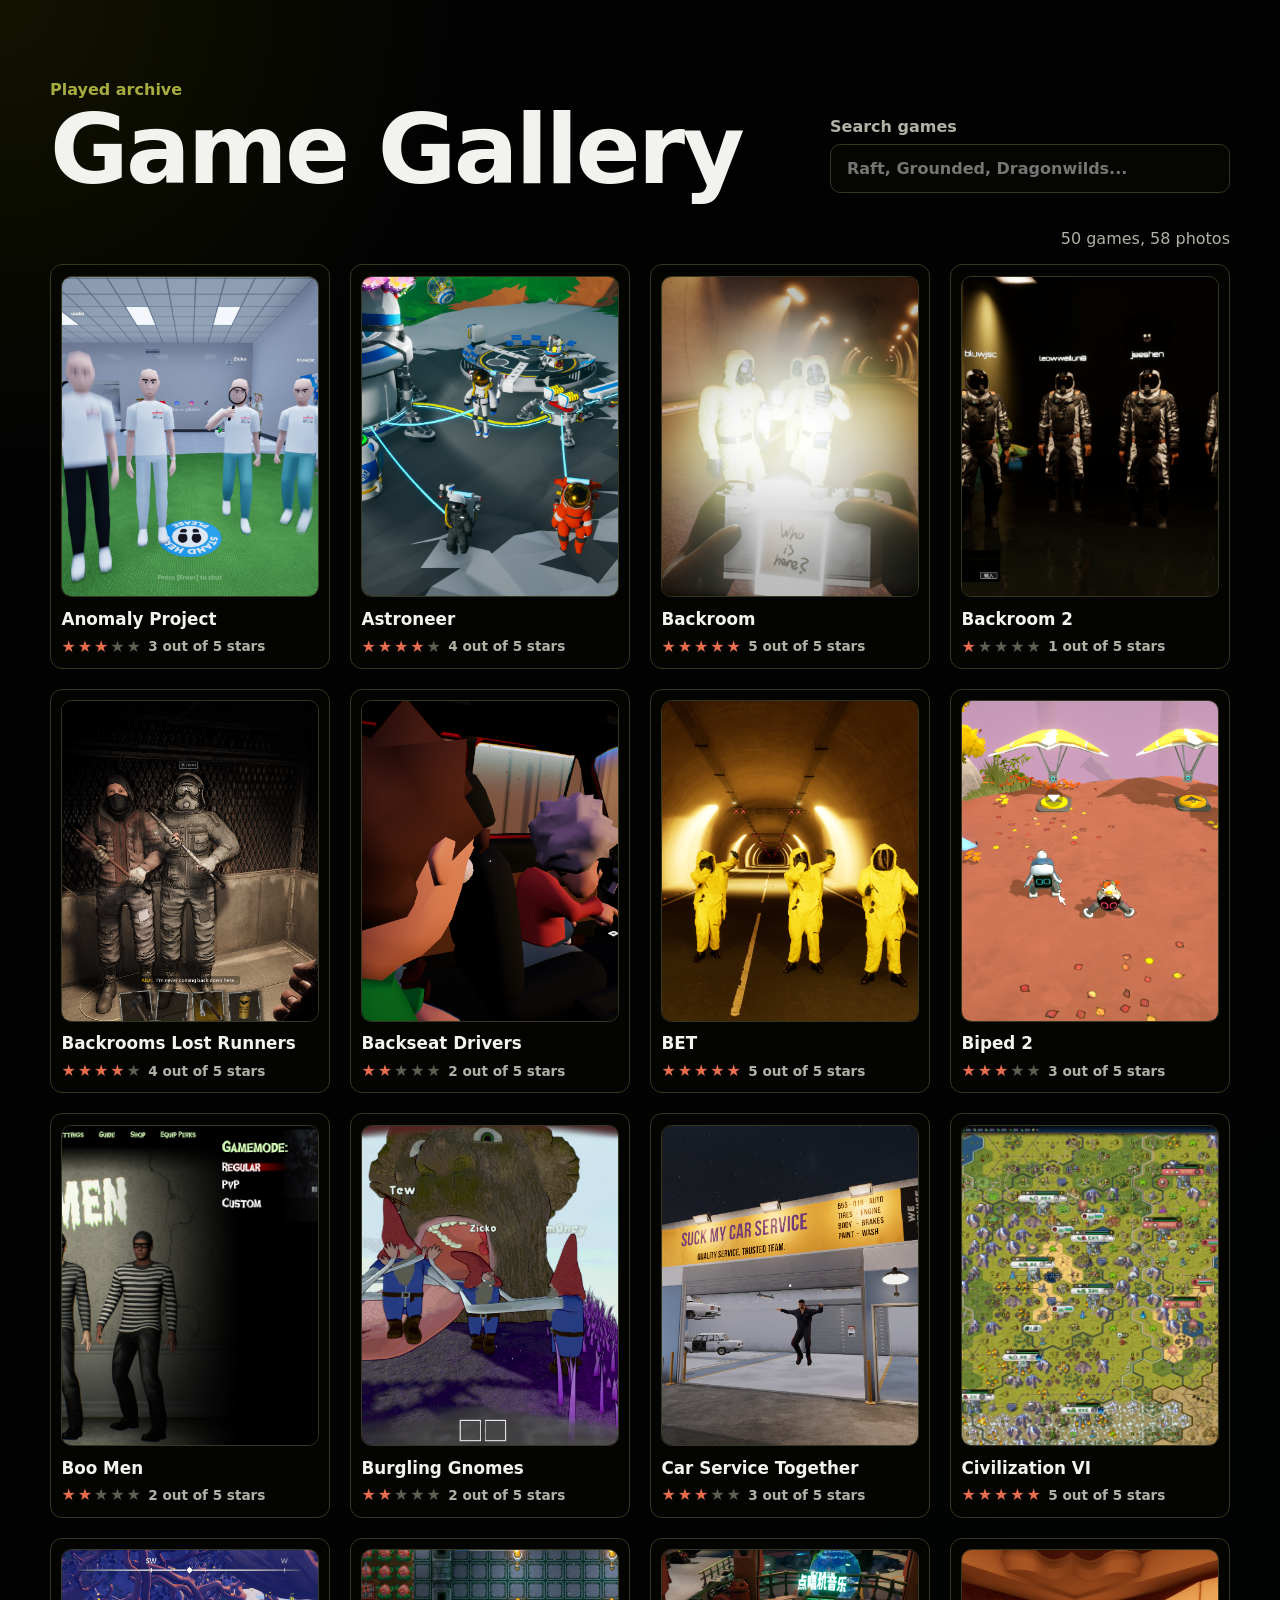
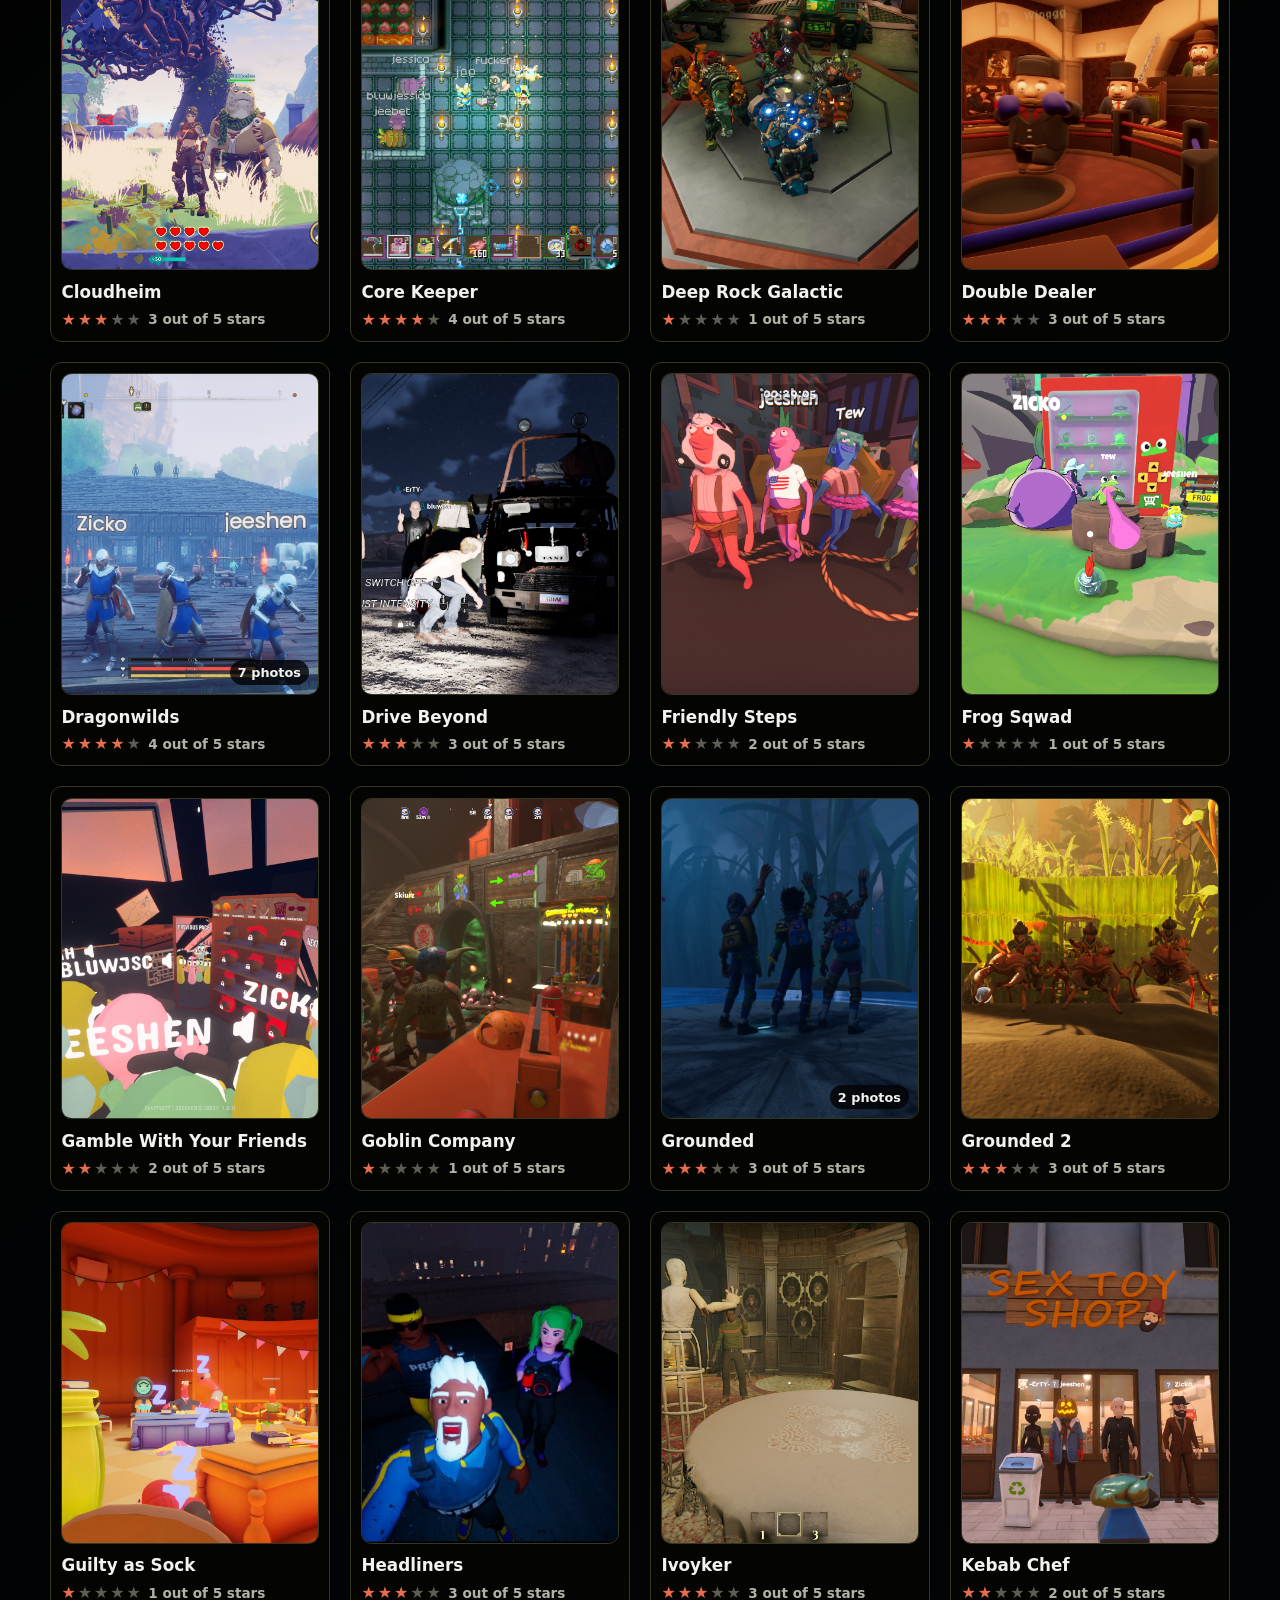
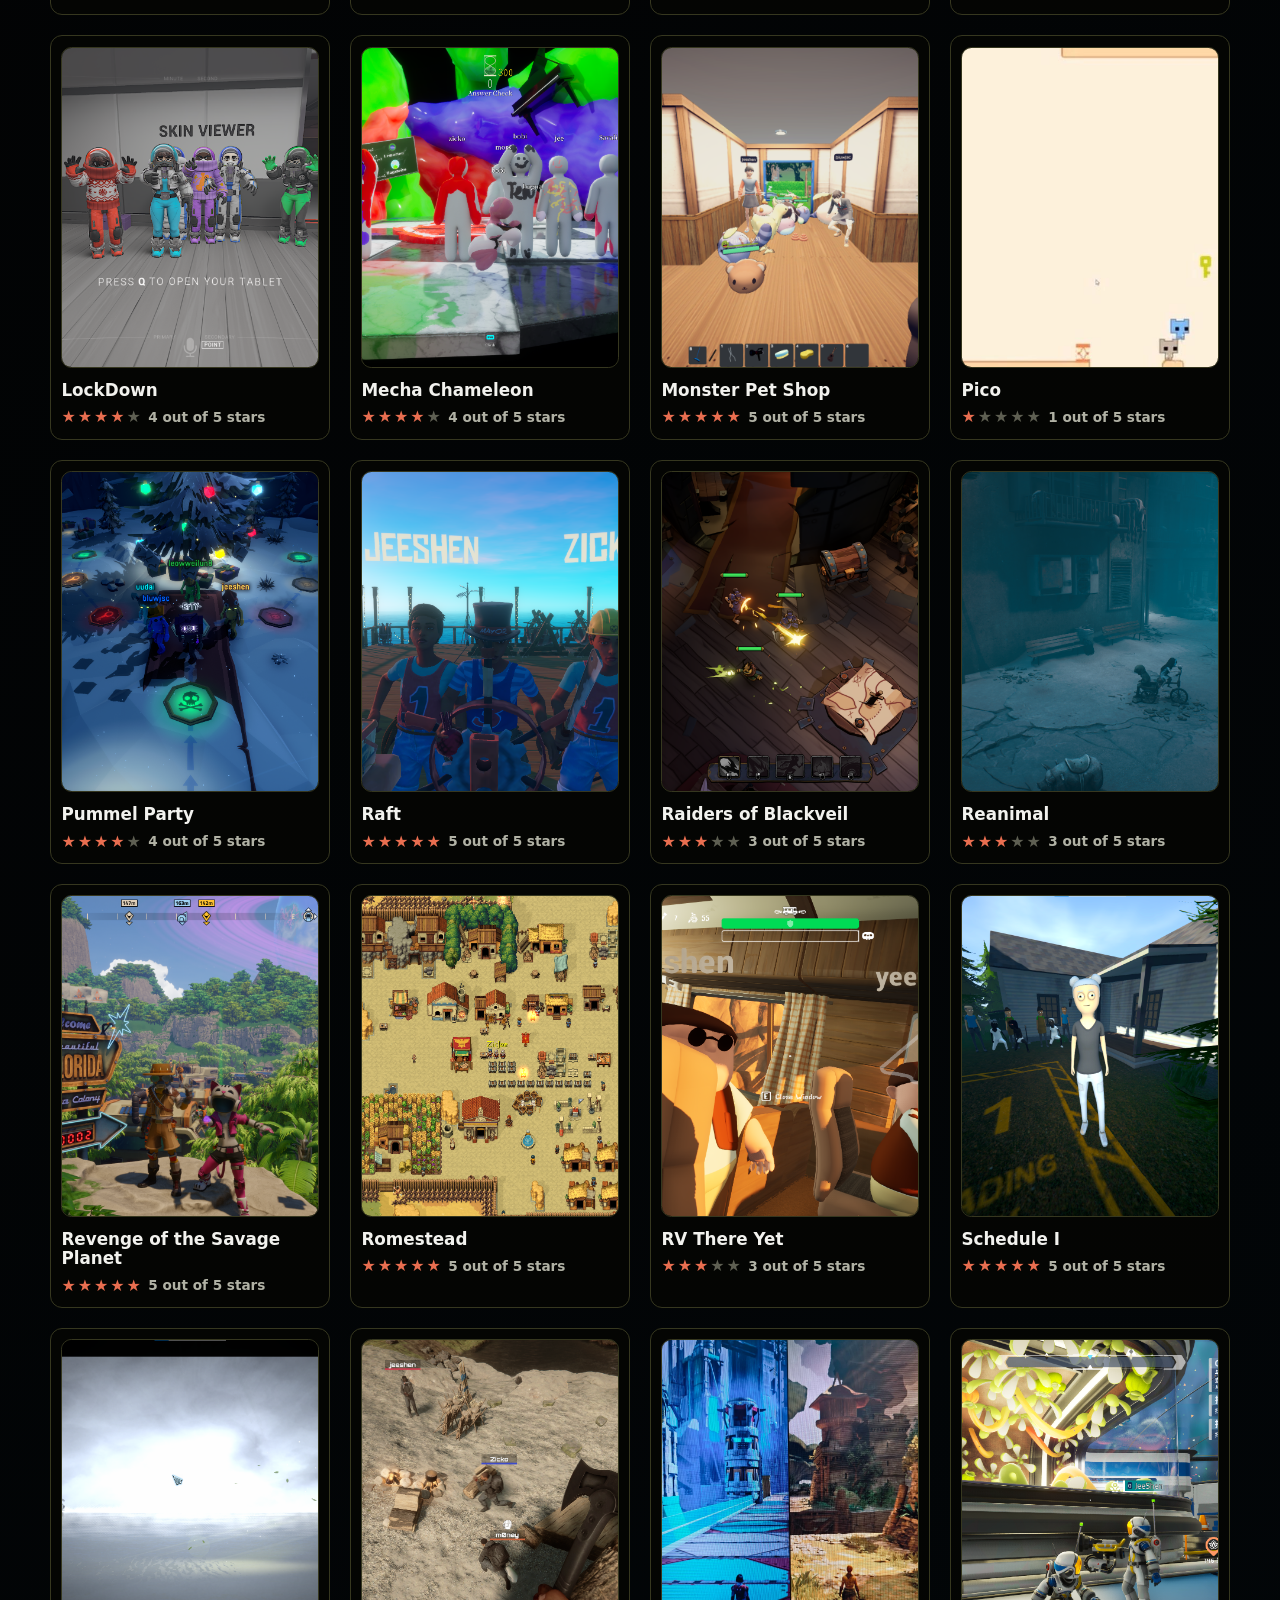
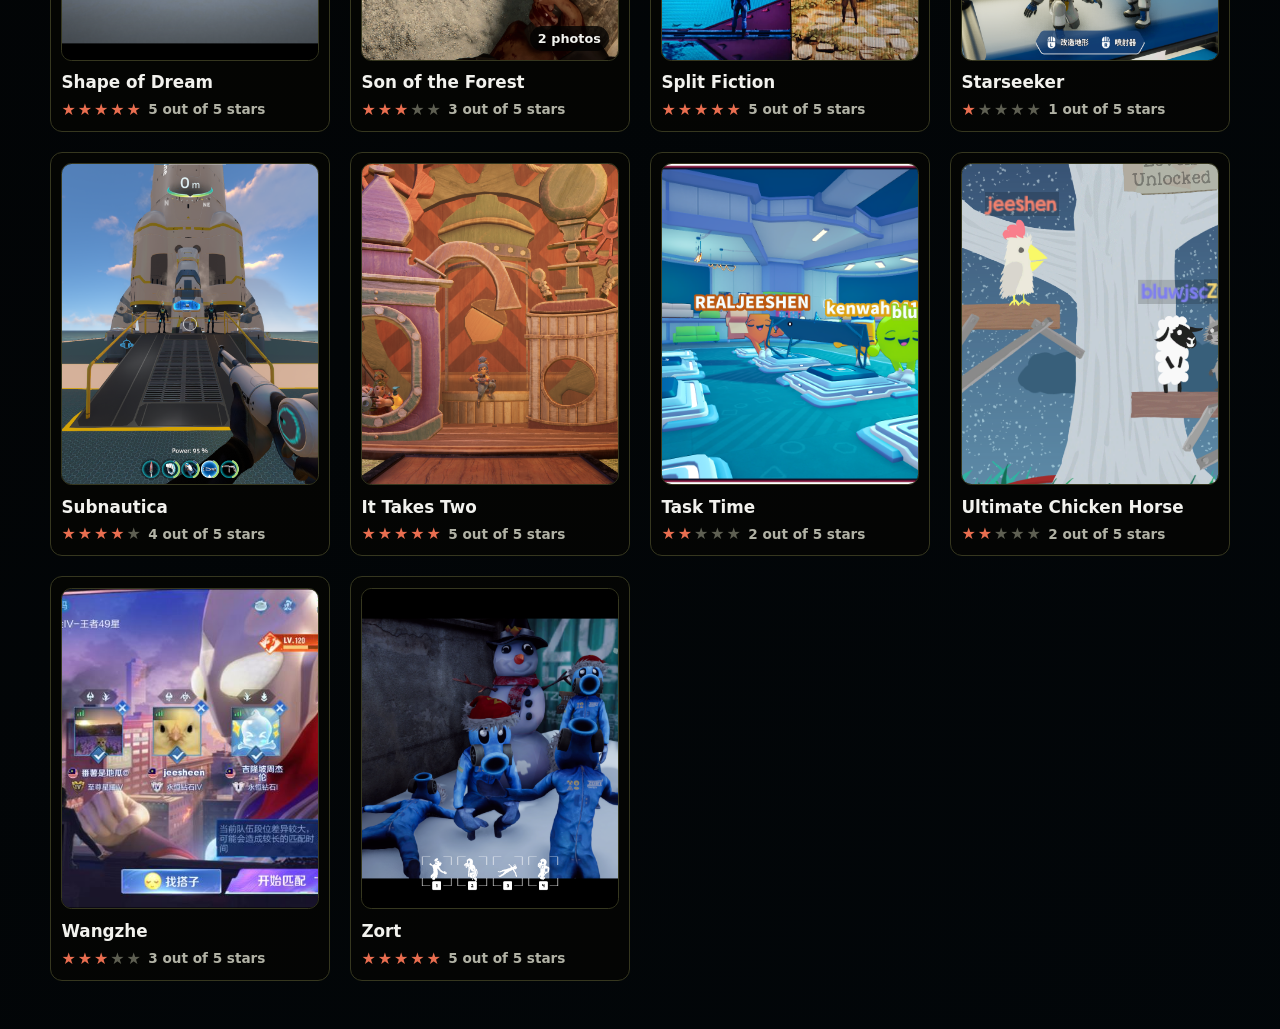
==== index.html @ d9bc82d3 "initial push" ====
<!doctype html>
<html lang="en">
  <head>
    <meta charset="utf-8">
    <meta name="viewport" content="width=device-width, initial-scale=1">
    <title>Game Gallery</title>
    <link rel="stylesheet" href="styles.css">
    <script src="game-data.js" defer></script>
    <script src="script.js" defer></script>
  </head>
  <body>
    <header class="site-header">
      <div>
        <p class="kicker">Played archive</p>
        <h1>Game Gallery</h1>
      </div>
      <label class="search-box">
        <span>Search games</span>
        <input id="search" type="search" autocomplete="off" placeholder="Raft, Grounded, Dragonwilds...">
      </label>
    </header>

    <main>
      <section class="toolbar" aria-live="polite">
        <p id="gallery-count">Loading games...</p>
      </section>
      <section id="gallery" class="gallery" aria-label="Game photo gallery"></section>
      <p id="empty-state" class="empty-state" hidden>No games match that search.</p>
    </main>

    <dialog id="lightbox" class="lightbox" aria-labelledby="lightbox-title">
      <button class="icon-button close-button" type="button" data-close aria-label="Close image viewer">x</button>
      <figure>
        <div class="image-stage">
          <img id="lightbox-image" src="" alt="">
          <button class="icon-button nav-button prev-button" type="button" data-prev aria-label="Previous image">&lt;</button>
          <button class="icon-button nav-button next-button" type="button" data-next aria-label="Next image">&gt;</button>
        </div>
        <figcaption>
          <div>
            <h2 id="lightbox-title"></h2>
            <div id="lightbox-rating"></div>
          </div>
          <p id="lightbox-comment"></p>
        </figcaption>
      </figure>
    </dialog>
  </body>
</html>
---- styles.css ----
:root {
  color-scheme: dark;
  --bg: oklch(0.09 0 0);
  --surface: oklch(0.16 0.018 110);
  --surface-strong: oklch(0.21 0.026 110);
  --ink: oklch(0.96 0.006 110);
  --muted: oklch(0.76 0.018 110);
  --primary: oklch(0.72 0.13 112);
  --accent: oklch(0.68 0.16 35);
  --focus: oklch(0.83 0.14 112);
  --border: oklch(0.33 0.04 110);
  font-family: "Trebuchet MS", "Segoe UI", system-ui, sans-serif;
}

* {
  box-sizing: border-box;
}

body {
  min-height: 100vh;
  margin: 0;
  background:
    radial-gradient(circle at top left, oklch(0.24 0.06 112 / 0.55), transparent 30rem),
    linear-gradient(135deg, oklch(0.08 0 0), oklch(0.12 0.014 230));
  color: var(--ink);
}

button,
input {
  font: inherit;
}

button {
  color: inherit;
}

.site-header {
  display: flex;
  align-items: end;
  justify-content: space-between;
  gap: clamp(1.25rem, 4vw, 4rem);
  width: min(1180px, calc(100% - 2rem));
  margin: 0 auto;
  padding: clamp(2rem, 7vw, 5rem) 0 1.25rem;
}

.kicker {
  margin: 0 0 0.5rem;
  color: var(--primary);
  font-weight: 800;
}

h1 {
  max-width: 11ch;
  margin: 0;
  font-size: clamp(3rem, 9vw, 6rem);
  line-height: 0.9;
  letter-spacing: -0.03em;
  text-wrap: balance;
}

.search-box {
  display: grid;
  gap: 0.45rem;
  width: min(100%, 25rem);
  color: var(--muted);
  font-weight: 700;
}

.search-box input {
  width: 100%;
  border: 1px solid var(--border);
  border-radius: 0.65rem;
  padding: 0.9rem 1rem;
  background: oklch(0.12 0.01 110 / 0.9);
  color: var(--ink);
  outline: none;
}

.search-box input:focus-visible,
.cover-button:focus-visible,
.icon-button:focus-visible {
  outline: 3px solid var(--focus);
  outline-offset: 3px;
}

main {
  width: min(1180px, calc(100% - 2rem));
  margin: 0 auto;
  padding-bottom: 3rem;
}

.toolbar {
  display: flex;
  justify-content: flex-end;
  min-height: 2rem;
  color: var(--muted);
}

.gallery {
  display: grid;
  grid-template-columns: repeat(auto-fit, minmax(230px, 1fr));
  gap: clamp(0.85rem, 2vw, 1.25rem);
}

.game-card {
  display: grid;
  align-content: start;
  gap: 0.8rem;
  min-width: 0;
  border: 1px solid var(--border);
  border-radius: 0.75rem;
  padding: 0.65rem;
  background: oklch(0.12 0.012 110 / 0.8);
  text-align: left;
}

.cover-button {
  min-width: 0;
  border: 0;
  border-radius: 0.65rem;
  padding: 0;
  background: transparent;
  cursor: pointer;
}

.poster-wrap {
  position: relative;
  display: block;
  overflow: hidden;
  aspect-ratio: 4 / 5;
  border: 1px solid var(--border);
  border-radius: 0.65rem;
  background: var(--surface);
}

.poster-wrap img {
  width: 100%;
  height: 100%;
  object-fit: cover;
  transition: transform 180ms ease, filter 180ms ease;
}

.photo-count {
  position: absolute;
  right: 0.55rem;
  bottom: 0.55rem;
  border-radius: 999px;
  padding: 0.3rem 0.5rem;
  background: oklch(0.08 0 0 / 0.78);
  color: var(--ink);
  font-size: 0.8rem;
  font-weight: 800;
}

.cover-button:hover img {
  transform: scale(1.035);
  filter: saturate(1.12);
}

.game-meta {
  display: grid;
  gap: 0.35rem;
}

.game-title {
  margin: 0;
  overflow-wrap: anywhere;
  font-size: 1.05rem;
  font-weight: 900;
  line-height: 1.15;
}

.stars {
  display: flex;
  align-items: center;
  gap: 0.12rem;
  min-height: 1.4rem;
  color: oklch(0.48 0.02 110);
}

.star.is-filled {
  color: var(--accent);
}

.rating-label {
  margin-left: 0.35rem;
  color: var(--muted);
  font-size: 0.85rem;
  font-weight: 700;
}

.empty-state {
  margin: 3rem 0;
  color: var(--muted);
  text-align: center;
}

.lightbox {
  position: relative;
  width: min(980px, calc(100% - 1rem));
  max-height: calc(100% - 1rem);
  border: 1px solid var(--border);
  border-radius: 0.9rem;
  padding: 0;
  background: var(--bg);
  color: var(--ink);
}

.lightbox::backdrop {
  background: oklch(0.04 0 0 / 0.86);
}

.lightbox figure {
  display: grid;
  grid-template-columns: minmax(0, 1fr) 18rem;
  gap: 0;
  margin: 0;
}

.image-stage {
  position: relative;
  display: grid;
  place-items: center;
  min-width: 0;
  background: oklch(0.04 0 0);
}

.lightbox img {
  width: 100%;
  height: min(78vh, 740px);
  object-fit: contain;
}

.lightbox figcaption {
  display: flex;
  flex-direction: column;
  justify-content: flex-start;
  gap: 1.5rem;
  padding: 1.25rem;
  background: var(--surface);
}

.lightbox h2 {
  margin: 0 0 0.75rem;
  font-size: clamp(1.55rem, 4vw, 2.35rem);
  line-height: 1;
  text-wrap: balance;
}

.lightbox p {
  margin: 0;
  color: var(--ink);
  line-height: 1.6;
}

.icon-button {
  position: absolute;
  z-index: 2;
  display: grid;
  place-items: center;
  width: 2.75rem;
  height: 2.75rem;
  border: 1px solid var(--border);
  border-radius: 999px;
  background: oklch(0.12 0 0 / 0.92);
  color: var(--ink);
  cursor: pointer;
  font-size: 1.35rem;
  font-weight: 900;
}

.close-button {
  top: 0.75rem;
  right: 0.75rem;
}

.prev-button,
.next-button {
  top: 50%;
  transform: translateY(-50%);
}

.prev-button {
  left: 0.75rem;
}

.next-button {
  right: 0.75rem;
}

@media (max-width: 760px) {
  .site-header {
    display: grid;
    align-items: start;
  }

  h1 {
    max-width: 9ch;
  }

  .gallery {
    grid-template-columns: repeat(auto-fit, minmax(165px, 1fr));
  }

  .lightbox figure {
    grid-template-columns: 1fr;
  }

  .lightbox img {
    height: 62vh;
  }

  .lightbox figcaption {
    min-height: 10rem;
  }
}

@media (prefers-reduced-motion: reduce) {
  *,
  *::before,
  *::after {
    scroll-behavior: auto !important;
    transition: none !important;
  }
}
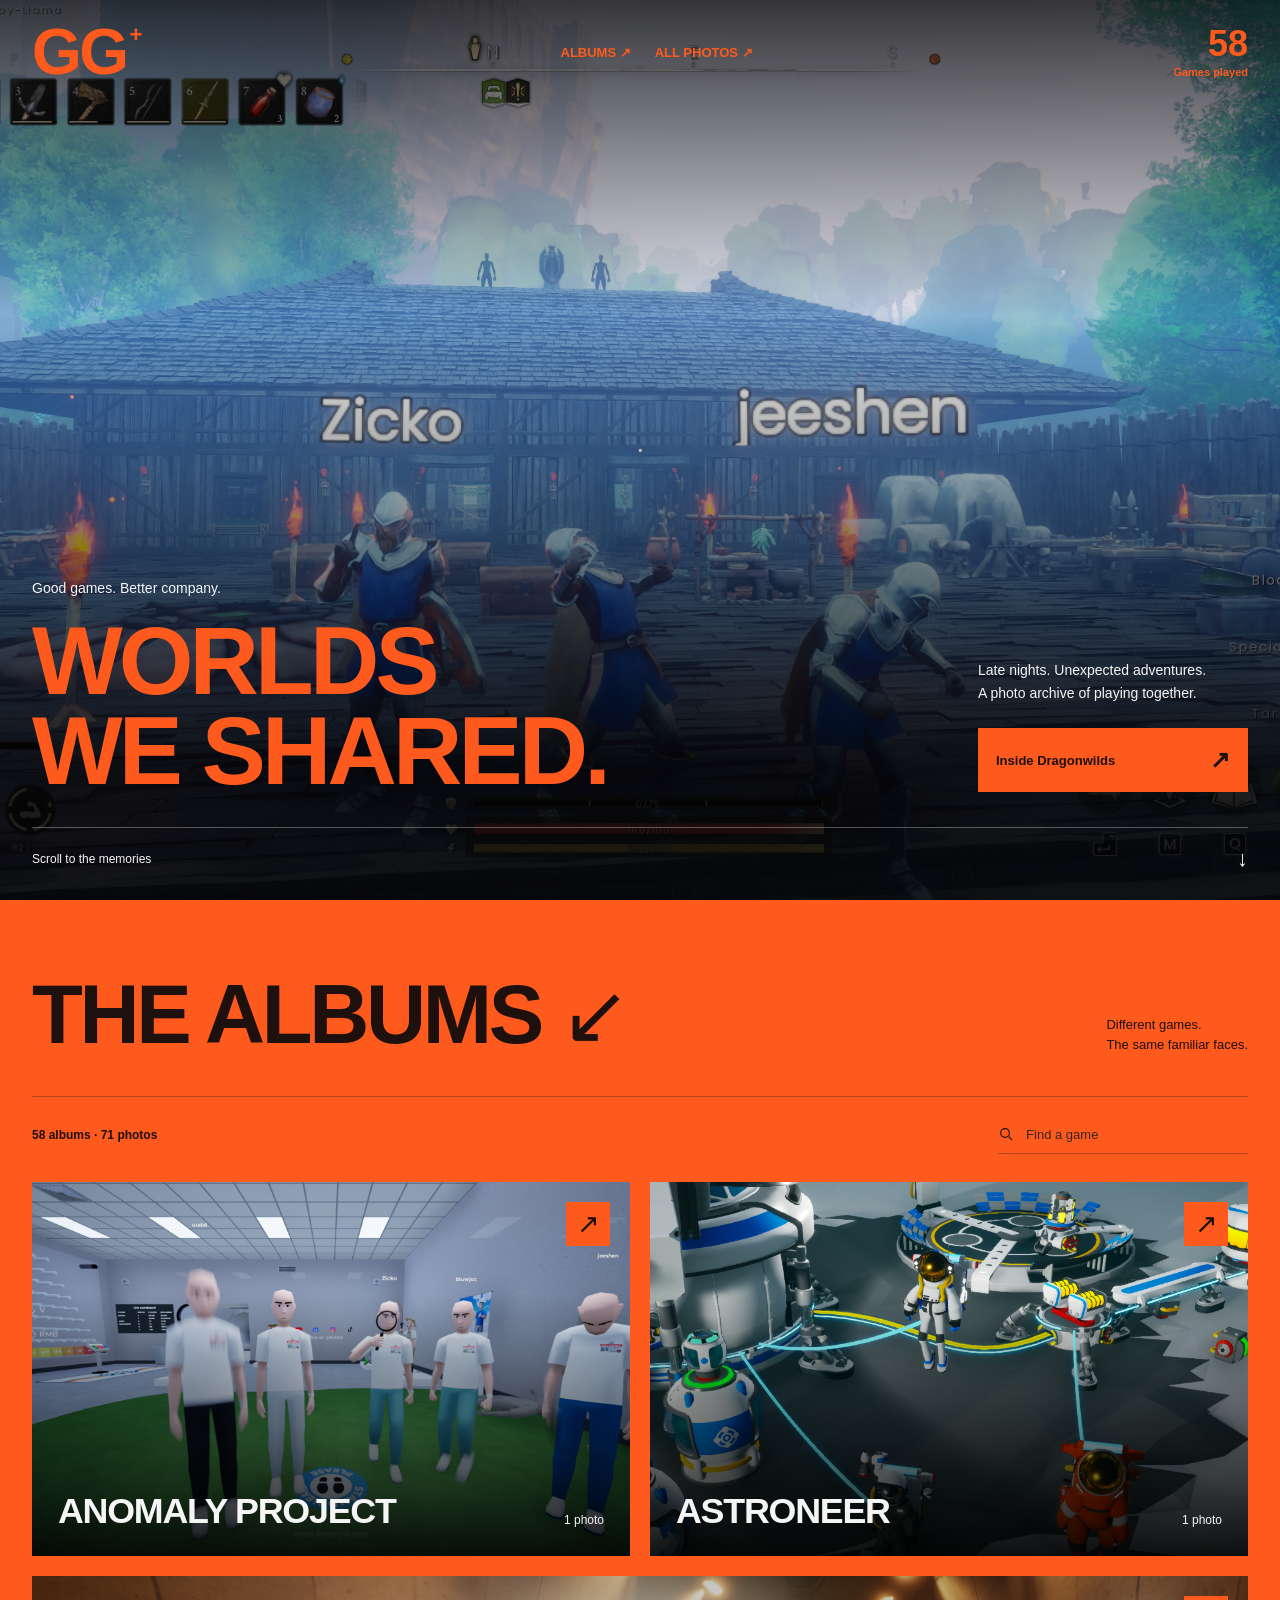
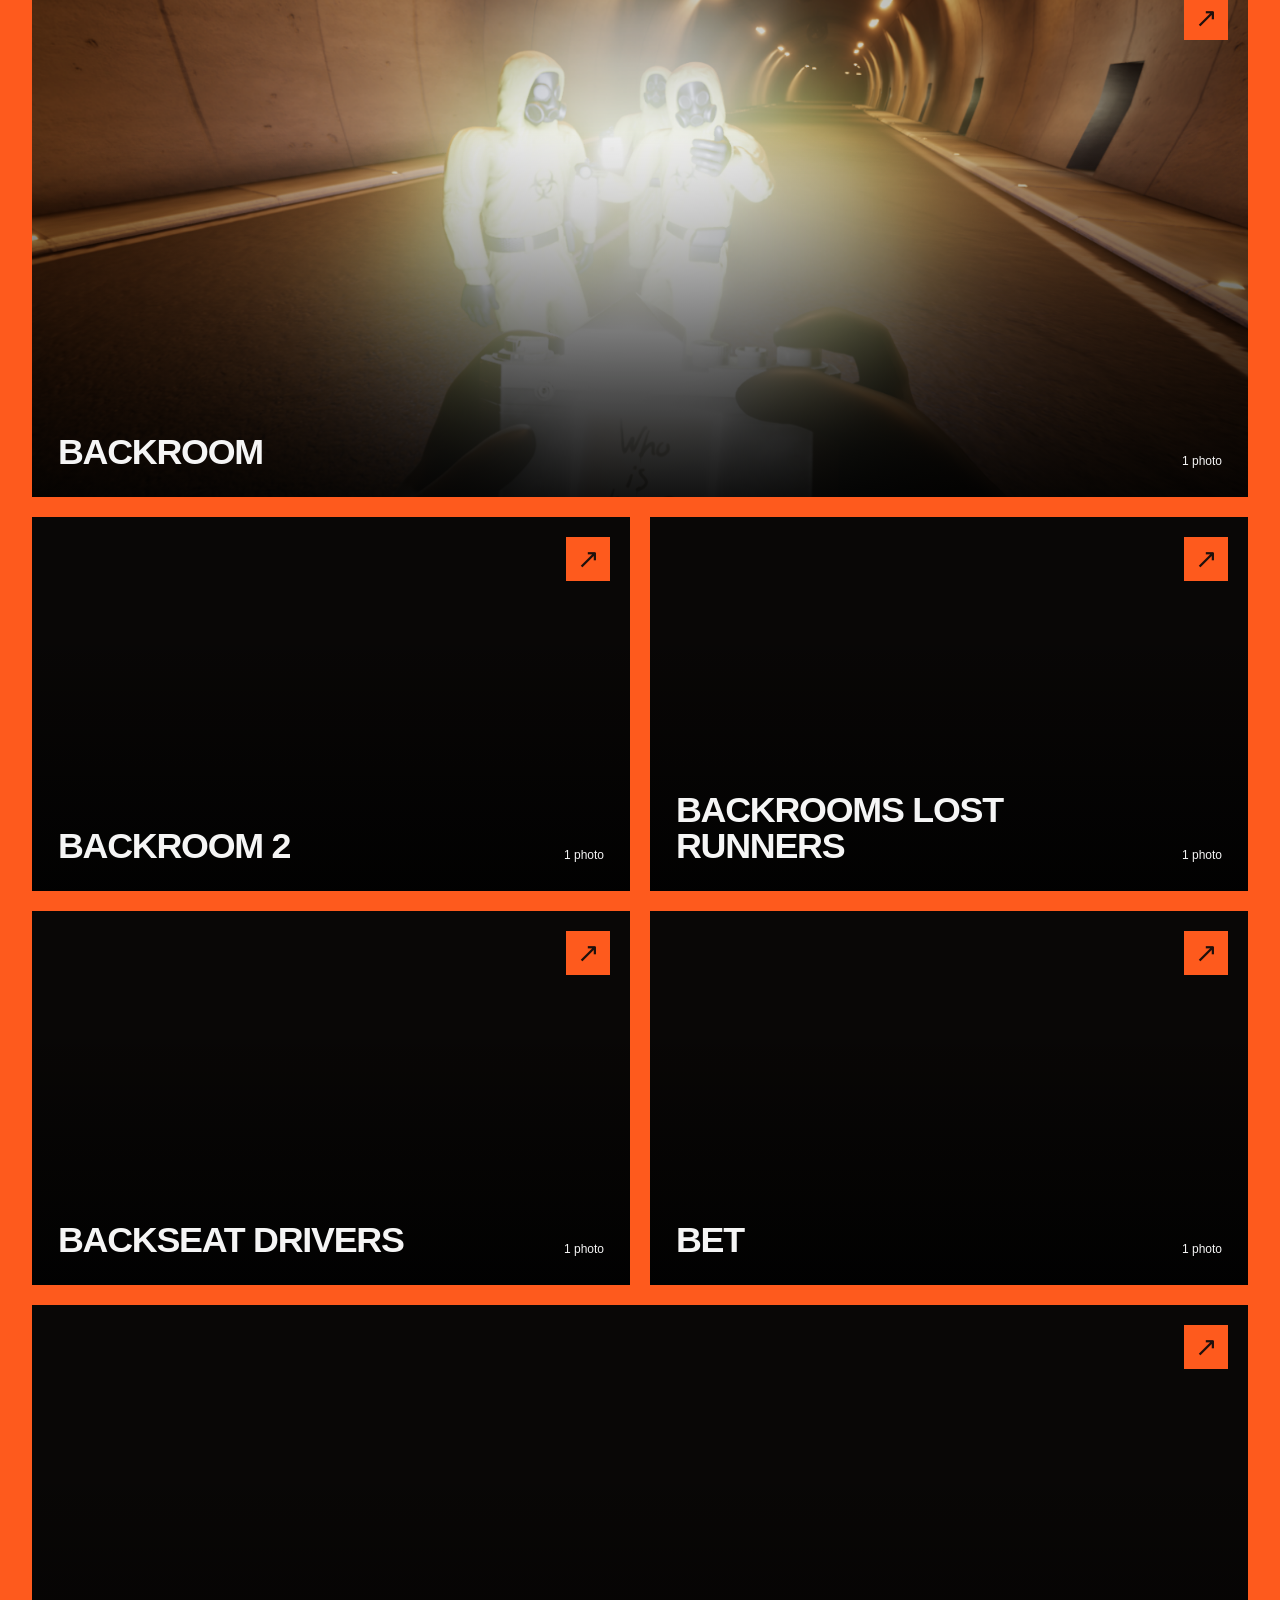
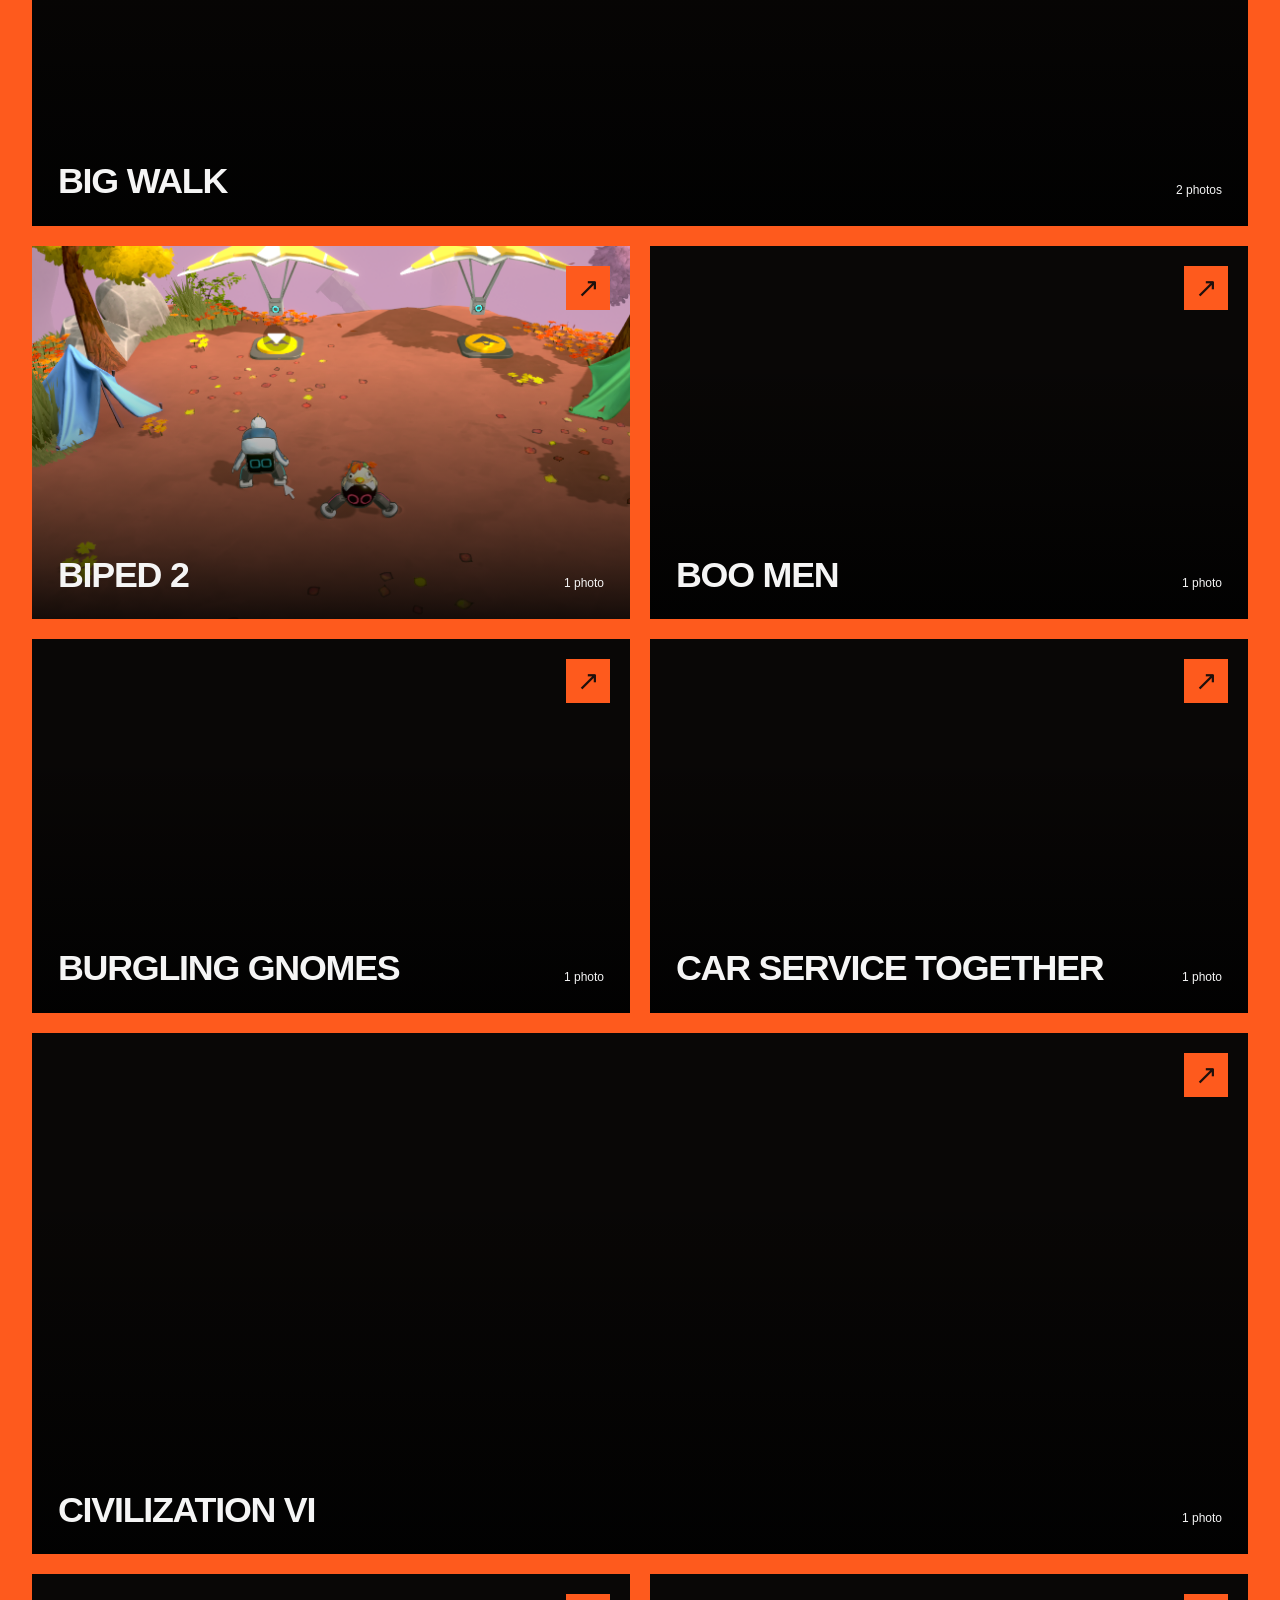
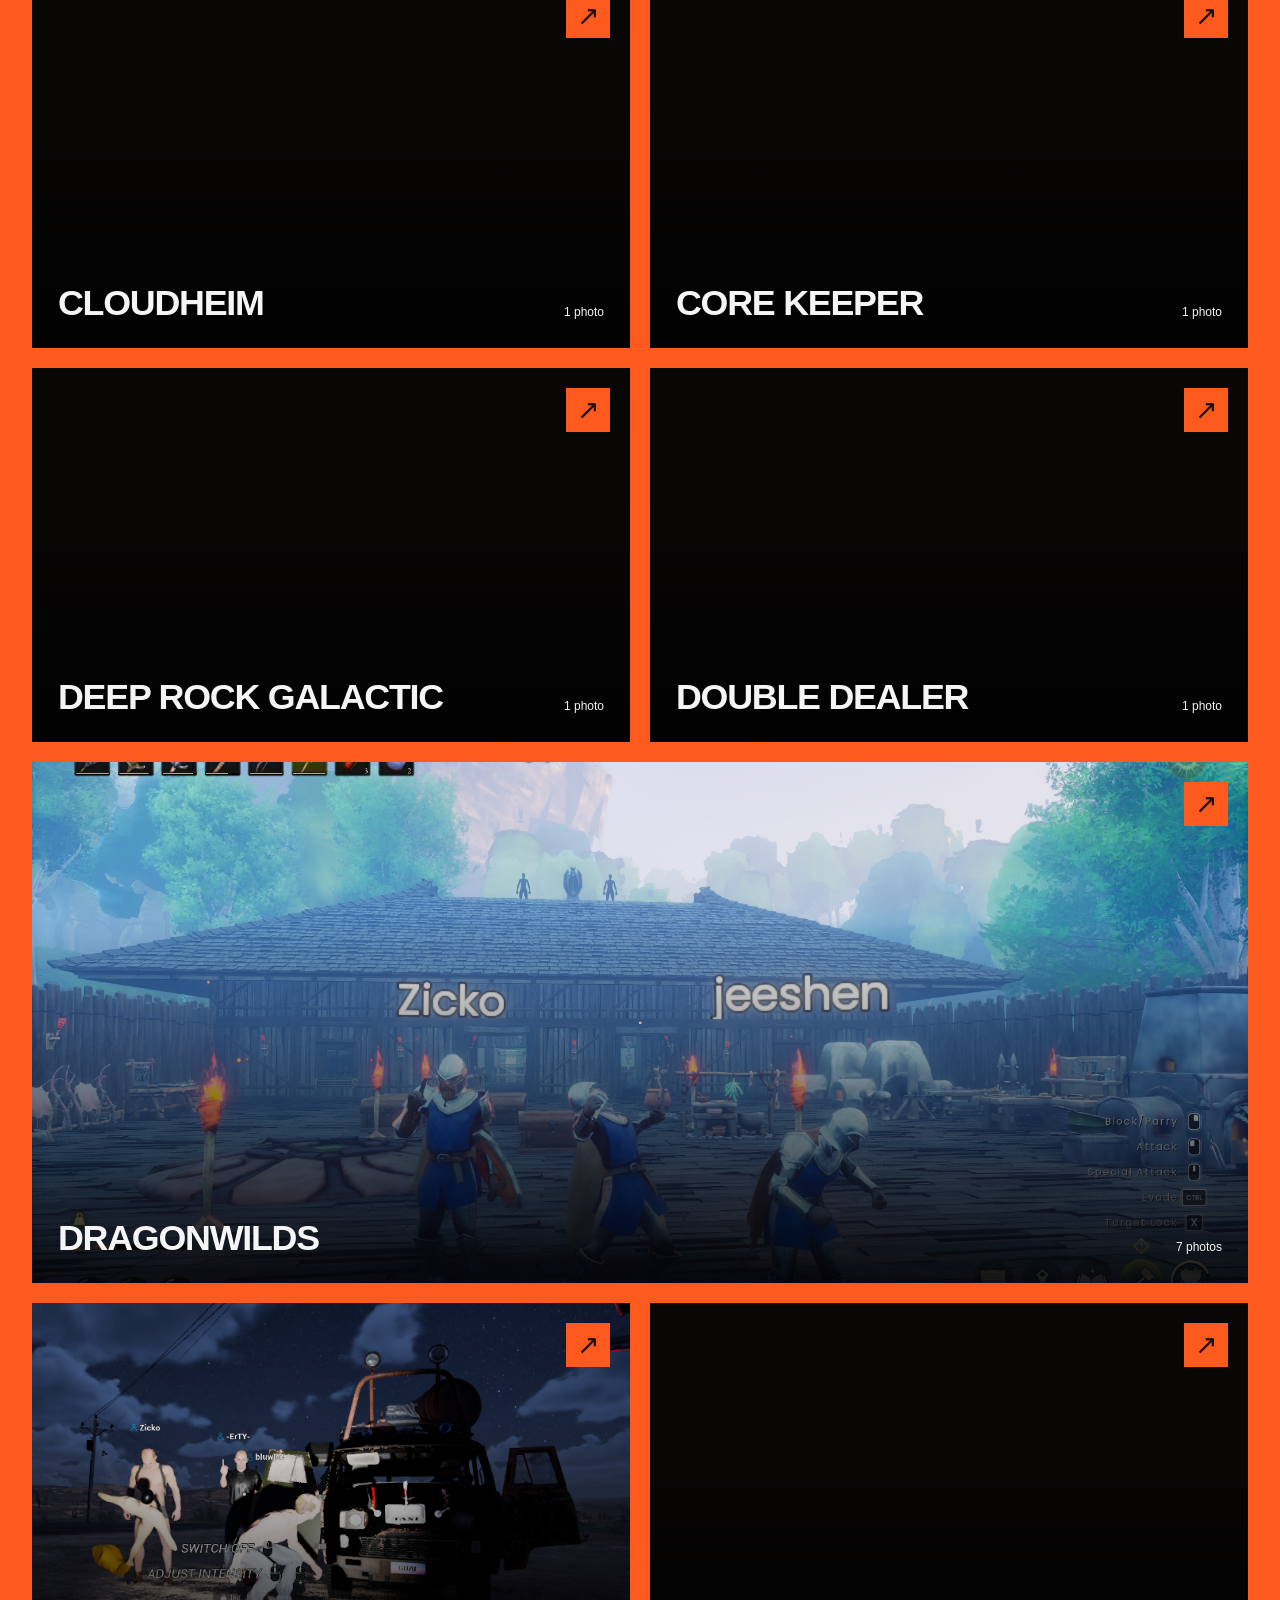
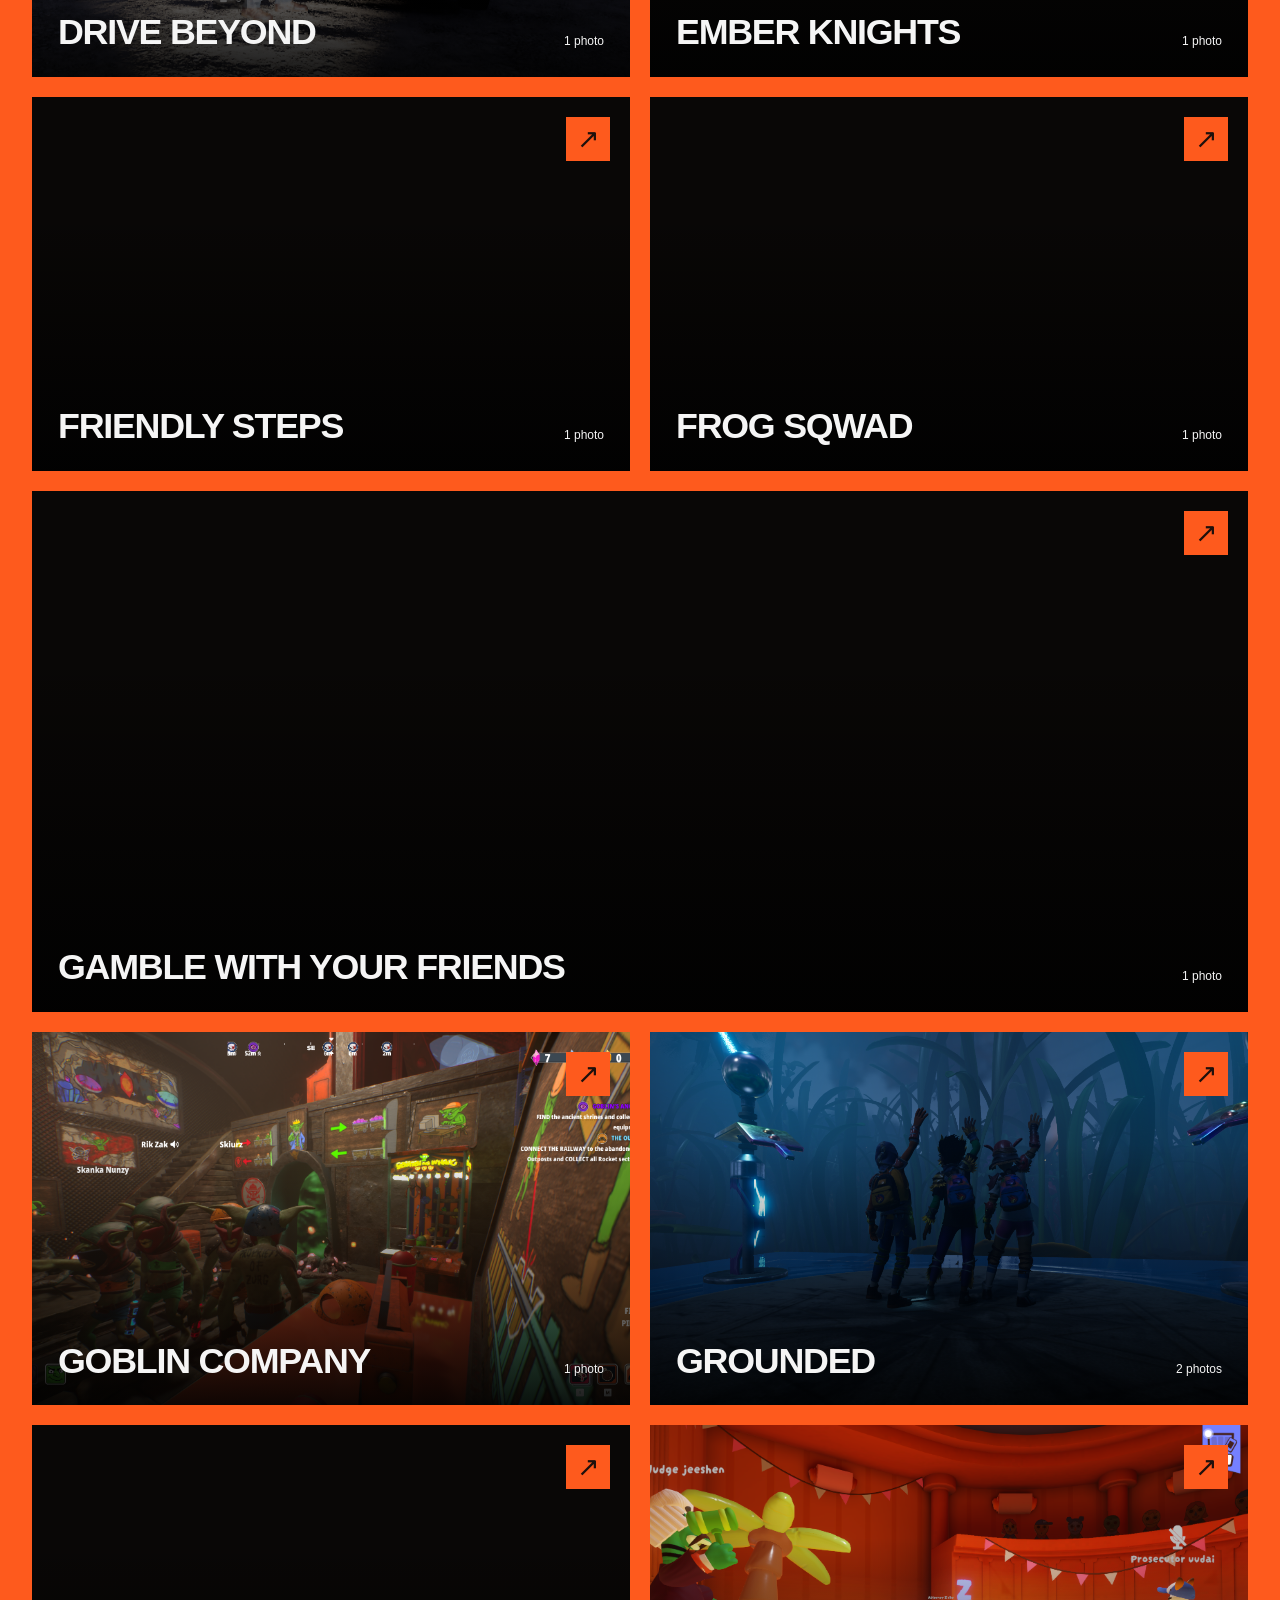
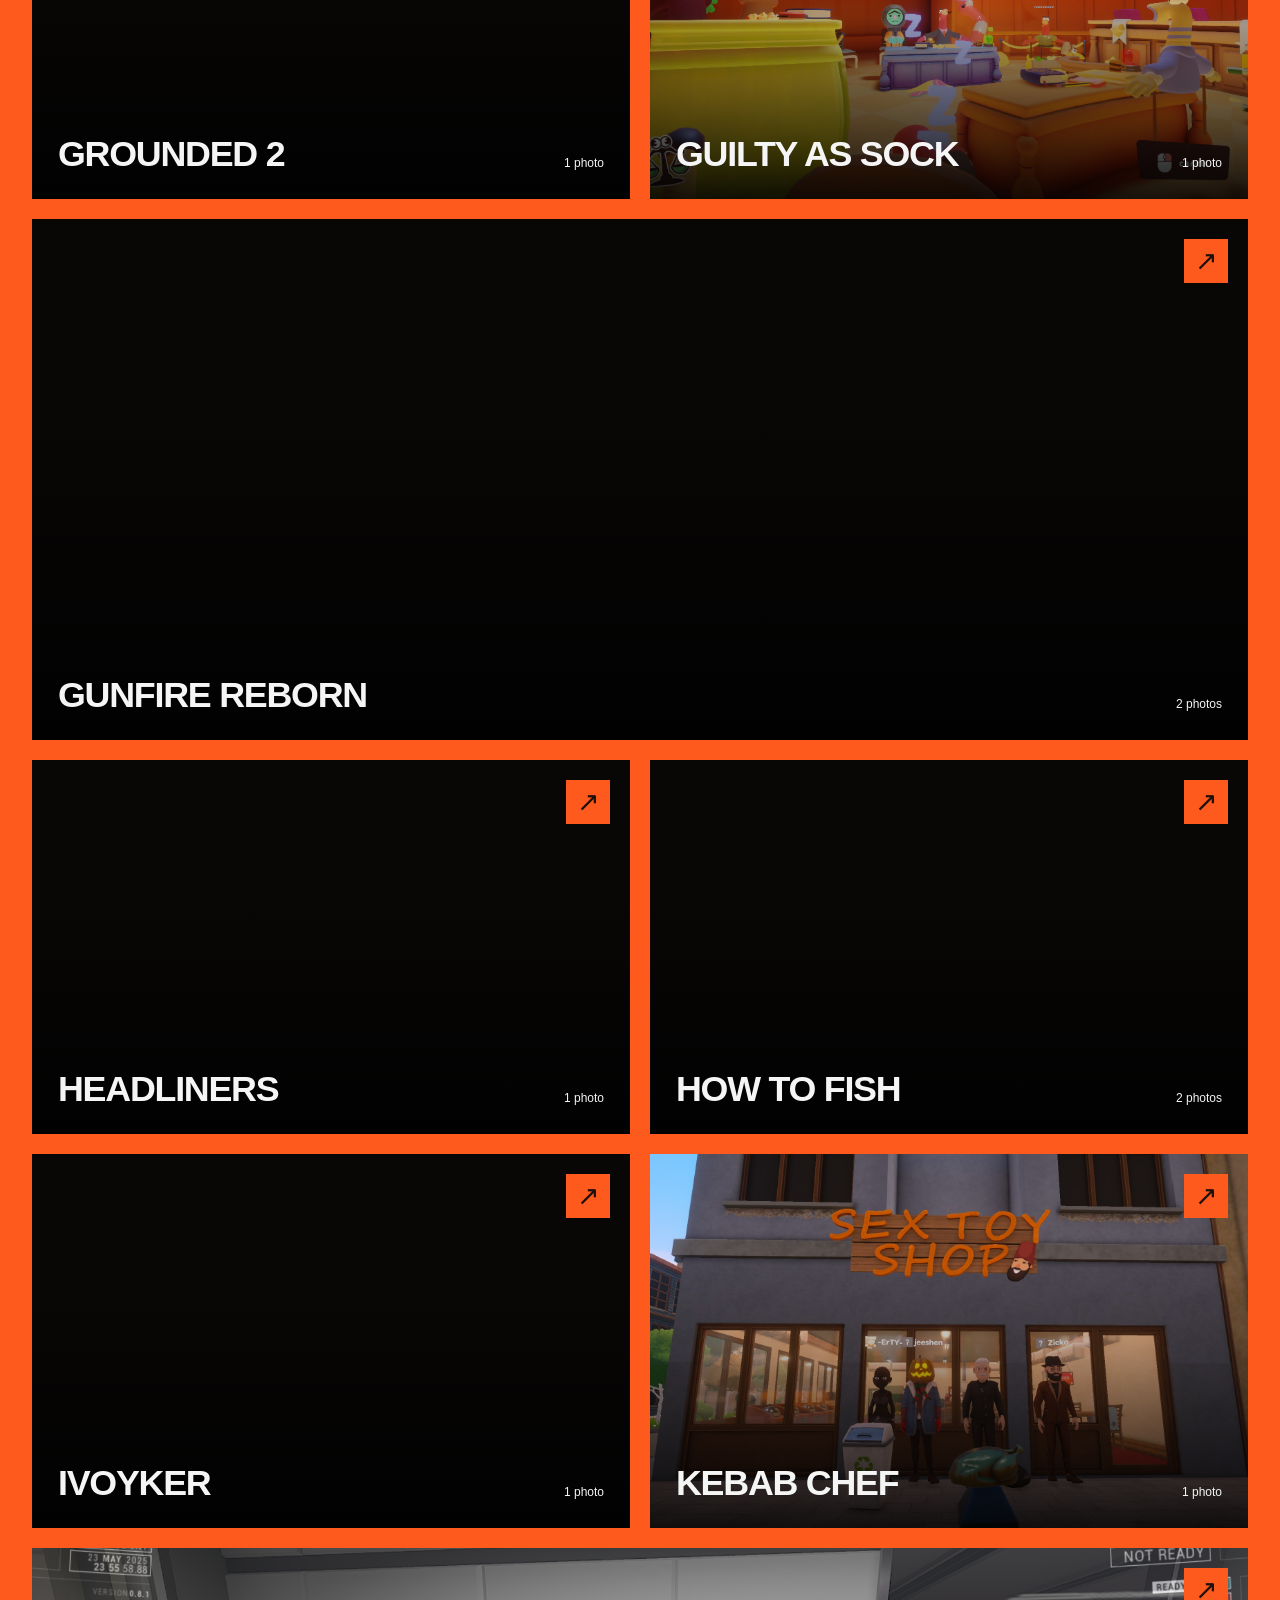
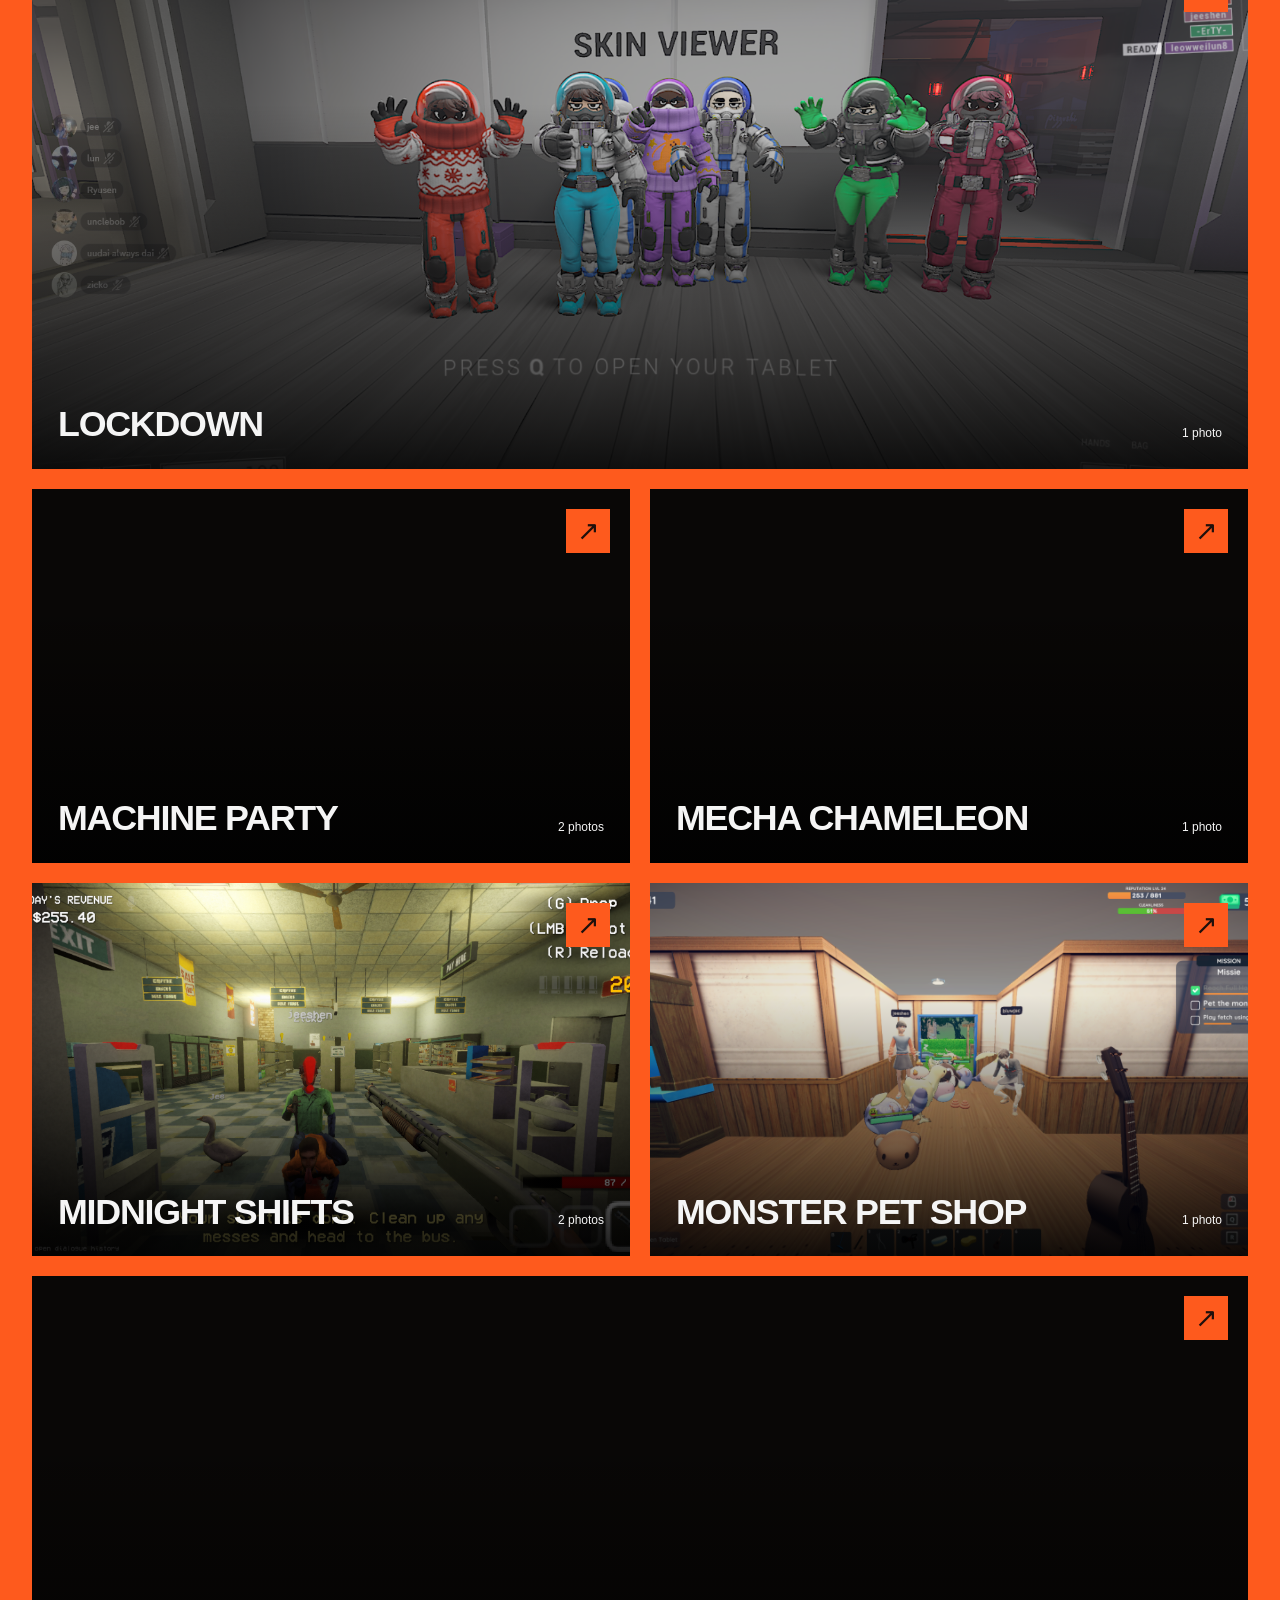
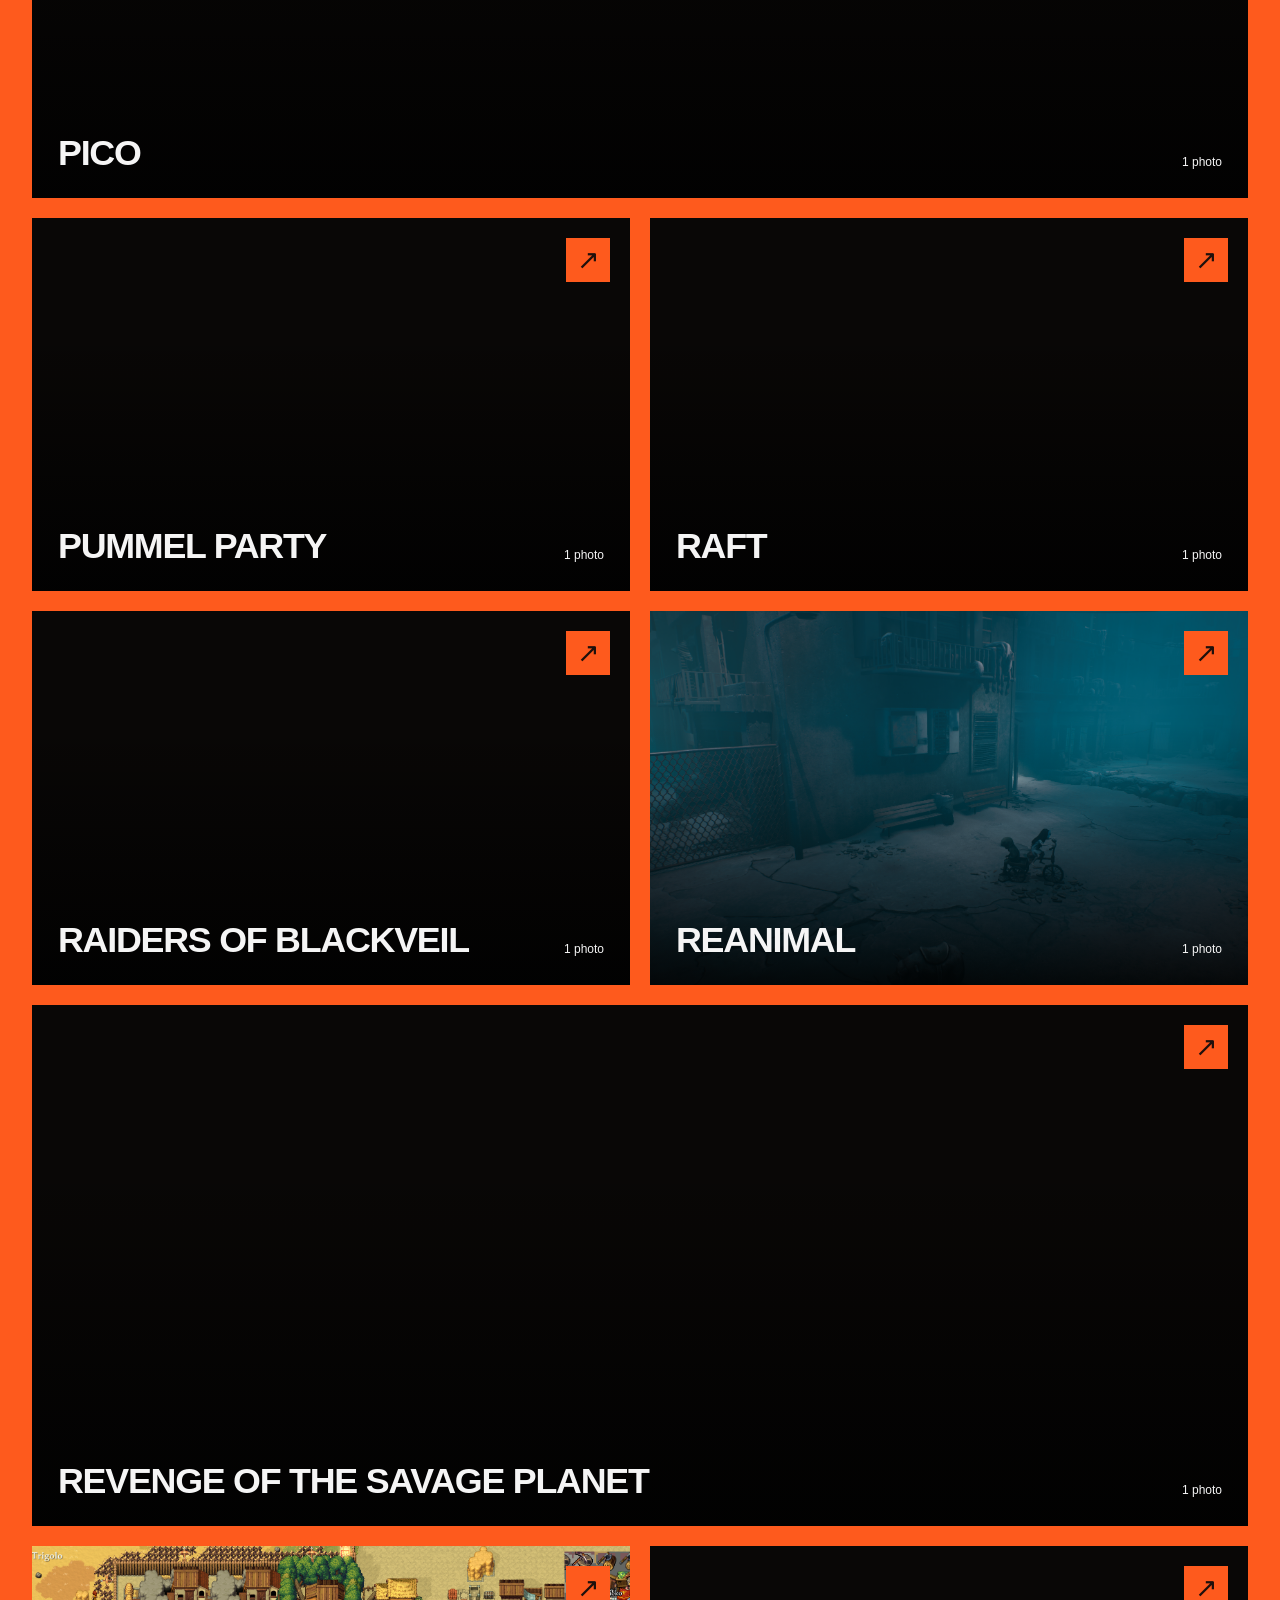
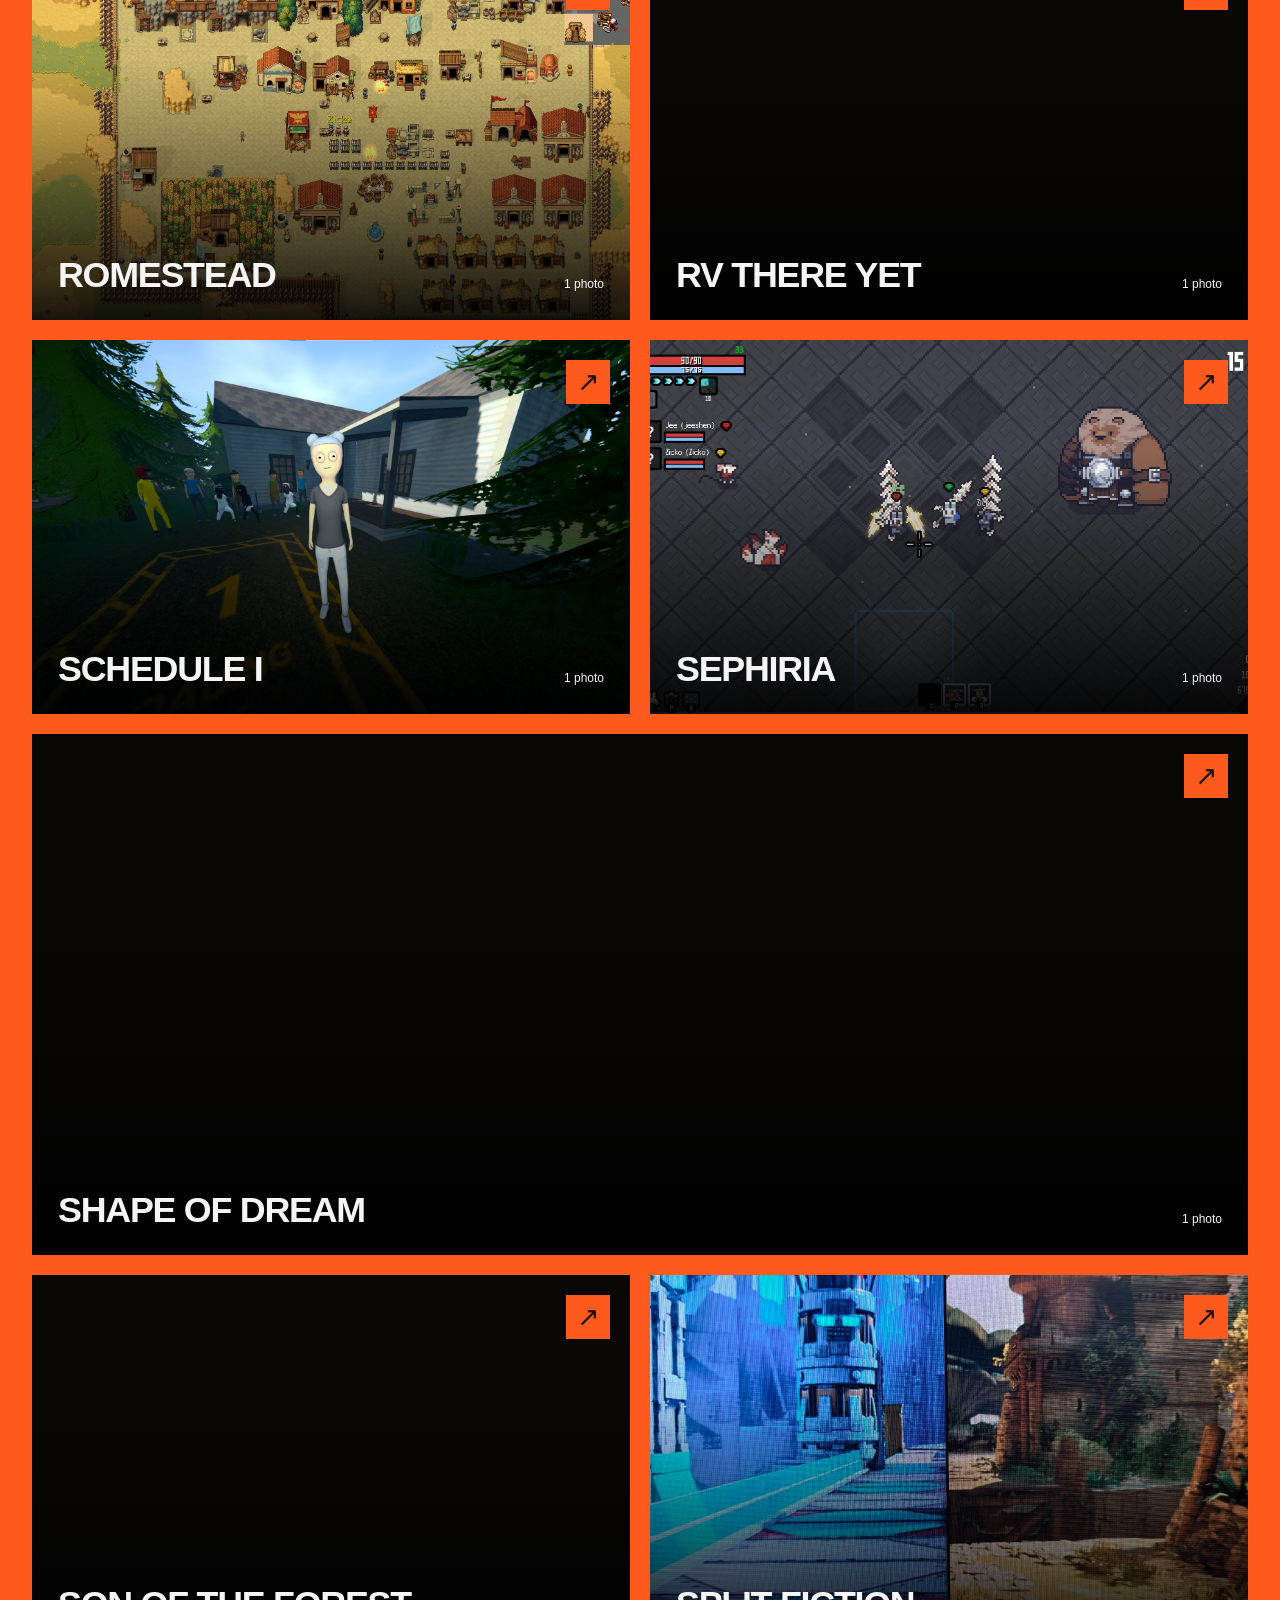
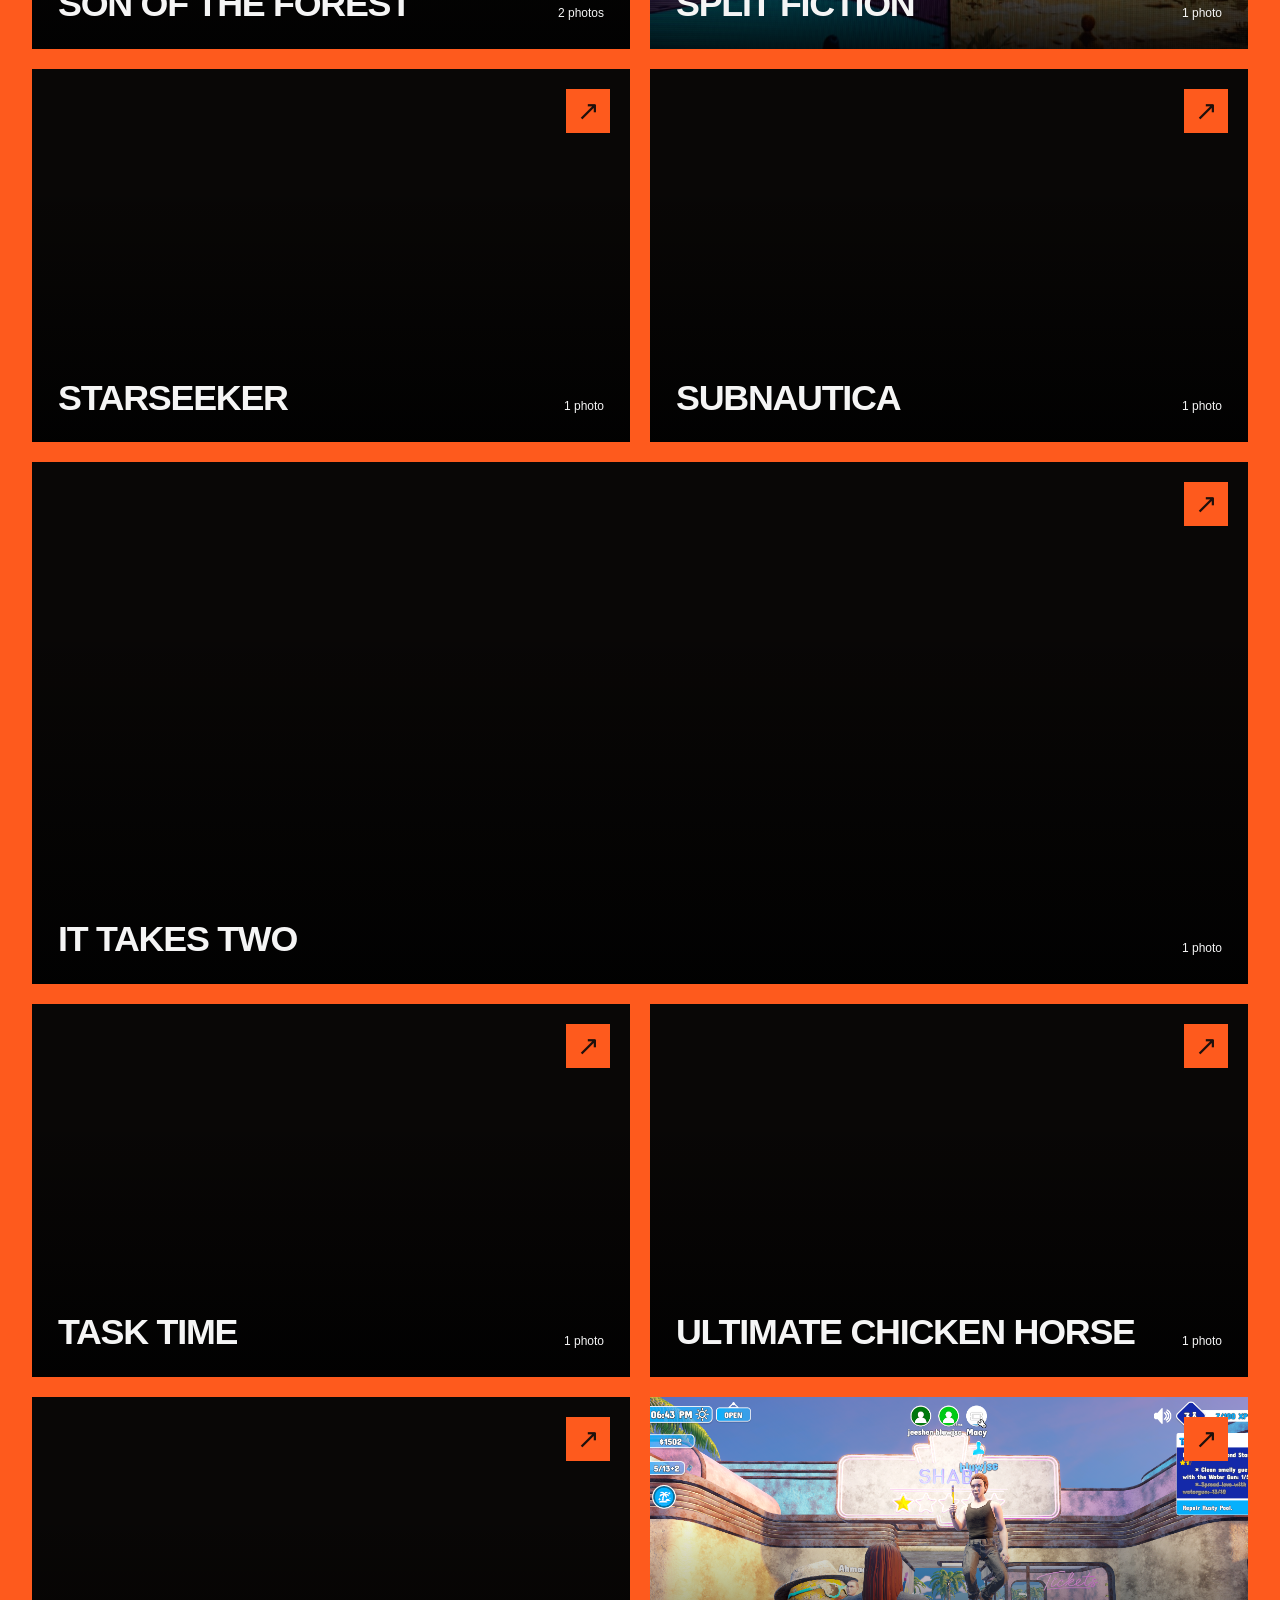
==== commit bcb6d14d: "new update" ====
--- a/index.html
+++ b/index.html
@@ -1,49 +1,55 @@
 <!doctype html>
 <html lang="en">
-  <head>
-    <meta charset="utf-8">
-    <meta name="viewport" content="width=device-width, initial-scale=1">
-    <title>Game Gallery</title>
-    <link rel="stylesheet" href="styles.css">
-    <script src="game-data.js" defer></script>
-    <script src="script.js" defer></script>
-  </head>
-  <body>
-    <header class="site-header">
-      <div>
-        <p class="kicker">Played archive</p>
-        <h1>Game Gallery</h1>
+<head>
+  <meta charset="utf-8">
+  <meta name="viewport" content="width=device-width, initial-scale=1">
+  <meta name="description" content="A photo archive of the worlds we explored together. Browse our game albums and memories with friends.">
+  <title>Game Gallery — Worlds we shared</title>
+  <link rel="stylesheet" href="styles.css?v=4">
+  <script src="game-data.js?v=2" defer></script>
+  <script src="script.js?v=4" defer></script>
+</head>
+<body>
+  <a class="skip-link" href="#albums">Skip to albums</a>
+  <header class="site-header">
+    <a class="brand" href="index.html" aria-label="Game Gallery home">GG<span>+</span></a>
+    <nav class="nav-links" aria-label="Gallery views"><a class="nav-link" href="#albums">Albums ↗</a><button id="all-photos-link" class="nav-link nav-button" type="button">All photos ↗</button></nav>
+    <span class="game-counter"><strong id="games-played">—</strong><span>Games played</span></span>
+  </header>
+  <main id="main">
+    <section id="home-intro" class="hero" aria-labelledby="hero-title">
+      <img class="hero-image" src="Games/Dragonwilds%201.png" alt="Our friends together outside the base in Dragonwilds" fetchpriority="high">
+      <div class="hero-content">
+        <div><p class="hero-note">Good games. Better company.</p><h1 id="hero-title">WORLDS<br>WE SHARED.</h1></div>
+        <div class="hero-side"><p>Late nights. Unexpected adventures.<br>A photo archive of playing together.</p><button id="featured-album" type="button">Inside Dragonwilds <span aria-hidden="true">↗</span></button></div>
       </div>
-      <label class="search-box">
-        <span>Search games</span>
-        <input id="search" type="search" autocomplete="off" placeholder="Raft, Grounded, Dragonwilds...">
-      </label>
-    </header>
-
-    <main>
-      <section class="toolbar" aria-live="polite">
-        <p id="gallery-count">Loading games...</p>
-      </section>
-      <section id="gallery" class="gallery" aria-label="Game photo gallery"></section>
-      <p id="empty-state" class="empty-state" hidden>No games match that search.</p>
-    </main>
-
-    <dialog id="lightbox" class="lightbox" aria-labelledby="lightbox-title">
-      <button class="icon-button close-button" type="button" data-close aria-label="Close image viewer">x</button>
-      <figure>
-        <div class="image-stage">
-          <img id="lightbox-image" src="" alt="">
-          <button class="icon-button nav-button prev-button" type="button" data-prev aria-label="Previous image">&lt;</button>
-          <button class="icon-button nav-button next-button" type="button" data-next aria-label="Next image">&gt;</button>
-        </div>
-        <figcaption>
-          <div>
-            <h2 id="lightbox-title"></h2>
-            <div id="lightbox-rating"></div>
-          </div>
-          <p id="lightbox-comment"></p>
-        </figcaption>
-      </figure>
-    </dialog>
-  </body>
+      <a class="scroll-link" href="#albums">Scroll to the memories <span aria-hidden="true">↓</span></a>
+    </section>
+    <section id="all-photos" class="archive all-photos-page" aria-labelledby="all-photos-title" hidden>
+      <div class="archive-heading"><h2 id="all-photos-title">ALL PHOTOS<span aria-hidden="true">↙</span></h2><p>Every frame.<br>One long night.</p></div>
+      <div class="toolbar"><p id="all-photos-count" role="status"></p><button id="back-to-albums" class="text-button" type="button">← Back to albums</button></div>
+      <section id="all-gallery" class="gallery all-gallery" aria-label="All game photos"></section>
+    </section>
+    <section id="album-intro" class="album-intro" hidden>
+      <button id="back-button" class="text-button" type="button">← All albums</button>
+      <h1 id="album-title"></h1>
+      <p>A few moments from our time here.</p>
+    </section>
+    <section id="albums" class="archive" aria-labelledby="section-title">
+      <div class="archive-heading"><h2 id="section-title">THE ALBUMS<span aria-hidden="true">↙</span></h2><p id="archive-note">Different games.<br>The same familiar faces.</p></div>
+      <div class="toolbar">
+        <p id="gallery-count" role="status">Loading memories…</p>
+        <label id="search-box" class="search-box"><span class="sr-only">Find a game</span><svg aria-hidden="true" width="18" height="18" viewBox="0 0 24 24" fill="none" stroke="currentColor" stroke-width="1.7"><circle cx="10.5" cy="10.5" r="6.5"/><path d="m16 16 5 5"/></svg><input id="search" type="search" autocomplete="off" placeholder="Find a game"></label>
+      </div>
+      <section id="gallery" class="gallery" aria-label="Game albums"></section>
+      <div id="empty-state" class="empty-state" hidden><h2>No albums found.</h2><p>Try another game name.</p><button id="clear-search" class="text-button" type="button">Clear search ↗</button></div>
+      <noscript><p>Enable JavaScript to browse the game albums.</p></noscript>
+    </section>
+    <footer><p class="footer-title">SAME FRIENDS.<br>NEW WORLDS.</p><div><span>Game Gallery / Our shared archive</span><a href="#main">Back to top ↑</a></div></footer>
+  </main>
+  <dialog id="lightbox" class="lightbox" aria-labelledby="lightbox-title">
+    <header class="viewer-header"><div><p class="viewer-kicker">GAME GALLERY / MEMORY REEL</p><h2 id="lightbox-title"></h2><p id="lightbox-position" aria-live="polite"></p></div><button class="icon-button" type="button" data-close aria-label="Close image viewer">×</button></header>
+    <figure><div class="image-stage"><img id="lightbox-backdrop" class="image-backdrop" alt=""><div class="backdrop-shade"></div><img id="lightbox-image" class="image-foreground" alt=""><button class="icon-button prev-button" type="button" data-prev aria-label="Previous image">←</button><button class="icon-button next-button" type="button" data-next aria-label="Next image">→</button></div><figcaption><span>← → Browse <span class="key-hint">Esc Close</span></span></figcaption></figure>
+  </dialog>
+</body>
 </html>
--- a/styles.css
+++ b/styles.css
@@ -1,326 +1,168 @@
 :root {
-  color-scheme: dark;
-  --bg: oklch(0.09 0 0);
-  --surface: oklch(0.16 0.018 110);
-  --surface-strong: oklch(0.21 0.026 110);
-  --ink: oklch(0.96 0.006 110);
-  --muted: oklch(0.76 0.018 110);
-  --primary: oklch(0.72 0.13 112);
-  --accent: oklch(0.68 0.16 35);
-  --focus: oklch(0.83 0.14 112);
-  --border: oklch(0.33 0.04 110);
-  font-family: "Trebuchet MS", "Segoe UI", system-ui, sans-serif;
+  color-scheme: light;
+  --bg: oklch(0.68 0.21 38);
+  --ink: oklch(0.19 0.025 38);
+  --muted: oklch(0.29 0.035 38);
+  --border: oklch(0.3 0.04 38 / 0.4);
+  --dark: oklch(0.13 0.005 38);
+  --white: oklch(0.97 0 0);
+  font-family: Arial, Helvetica, sans-serif;
+  scroll-behavior: smooth;
 }
-
-* {
-  box-sizing: border-box;
+* { box-sizing: border-box; }
+[hidden] { display: none !important; }
+body { margin: 0; background: var(--bg); color: var(--ink); }
+body:has(dialog[open]) { overflow: hidden; }
+a { color: inherit; text-decoration: none; }
+button, input { font: inherit; }
+button { color: inherit; cursor: pointer; }
+:focus-visible { outline: 3px solid currentColor; outline-offset: 5px; }
+h1, h2, p { margin: 0; }
+h1, h2 { text-wrap: balance; }
+.site-header { position: absolute; z-index: 1; top: 0; left: 0; width: 100%; display: flex; align-items: center; justify-content: space-between; gap: 24px; padding: 20px 32px; color: var(--bg); }
+.brand { display: inline-flex; align-items: start; font-size: 64px; font-weight: 900; letter-spacing: -0.04em; line-height: 1; }
+.brand span { font-size: 22px; margin: 4px 0 0 3px; }
+.nav-links { display: flex; align-items: center; gap: 24px; }
+.nav-link { font-size: 13px; font-weight: 700; text-transform: uppercase; padding: 14px 0; }
+.nav-button { border: 0; background: transparent; }
+.nav-link:hover { text-decoration: underline; text-underline-offset: 6px; }
+.game-counter { display: grid; gap: 4px; text-align: right; flex-shrink: 0; }
+.game-counter strong { font-size: 36px; line-height: 1; font-variant-numeric: tabular-nums; }
+.game-counter span { font-size: 11px; font-weight: 700; }
+.hero { position: relative; min-height: 760px; height: 100svh; max-height: 1100px; background: var(--dark); color: var(--bg); isolation: isolate; overflow: hidden; }
+.hero-image { position: absolute; z-index: -2; inset: 0; width: 100%; height: 100%; object-fit: cover; object-position: 50% 60%; }
+.hero::after { content: ''; position: absolute; z-index: -1; inset: 0; background: linear-gradient(180deg, oklch(0.08 0 0 / 0.76), transparent 35%, oklch(0.08 0 0 / 0.88) 85%); }
+.hero-content { position: absolute; left: 32px; right: 32px; bottom: 104px; display: flex; justify-content: space-between; align-items: end; gap: 40px; }
+.hero-note { font-size: 14px; margin-bottom: 20px; color: var(--white); }
+h1 { font-size: clamp(3rem, 7.6vw, 6rem); font-weight: 900; line-height: 0.94; letter-spacing: -0.04em; }
+.hero-side { width: 270px; flex-shrink: 0; padding-bottom: 4px; }
+.hero-side p { color: var(--white); font-size: 14px; line-height: 1.6; margin-bottom: 24px; }
+#featured-album { display: flex; align-items: center; justify-content: space-between; width: 100%; background: var(--bg); color: var(--ink); border: 0; padding: 18px; text-align: left; font-size: 13px; font-weight: 700; }
+#featured-album span { font-size: 24px; transition: transform 220ms ease; }
+#featured-album:hover span { transform: translate(3px, -3px); }
+.scroll-link { position: absolute; bottom: 28px; left: 32px; right: 32px; display: flex; align-items: center; justify-content: space-between; padding-top: 18px; border-top: 1px solid oklch(0.9 0 0 / 0.35); color: var(--white); font-size: 12px; }
+.scroll-link span { font-size: 22px; }
+.archive { padding: 76px 32px 0; scroll-margin-top: 20px; }
+.archive-heading { display: flex; justify-content: space-between; align-items: end; gap: 30px; margin-bottom: 42px; }
+.archive-heading h2 { font-size: clamp(2.5rem, 6.5vw, 6rem); line-height: 0.94; letter-spacing: -0.04em; font-weight: 900; }
+.archive-heading h2 span { display: inline-block; font-weight: 400; margin-left: 20px; }
+.archive-heading p { font-size: 13px; line-height: 1.5; }
+.toolbar { display: flex; align-items: center; justify-content: space-between; gap: 24px; border-top: 1px solid var(--border); padding: 18px 0 28px; }
+#gallery-count { font-size: 12px; font-weight: 700; }
+.search-box { display: flex; align-items: center; gap: 10px; border-bottom: 1px solid var(--border); padding: 10px 0; width: 250px; }
+.search-box input { width: 100%; min-width: 0; background: transparent; border: 0; color: var(--ink); font-size: 13px; }
+.search-box input::placeholder { color: var(--muted); opacity: 1; }
+.gallery { display: grid; grid-template-columns: repeat(2, minmax(0, 1fr)); gap: 20px; }
+.game-card { min-width: 0; }
+.cover-button { position: relative; display: block; width: 100%; border: 0; padding: 0; background: var(--dark); text-align: left; color: var(--white); overflow: hidden; }
+.poster-wrap { position: relative; display: block; aspect-ratio: 16 / 10; overflow: hidden; }
+.poster-wrap img { display: block; width: 100%; height: 100%; object-fit: cover; transition: transform 650ms cubic-bezier(0.22, 1, 0.36, 1); }
+.gallery:not(.is-album) .poster-wrap::after { content: ''; position: absolute; inset: 30% 0 0; background: linear-gradient(transparent, oklch(0.06 0 0 / 0.9)); }
+.cover-button:hover img, .cover-button:focus-visible img { transform: scale(1.045); }
+.open-indicator { position: absolute; z-index: 1; top: 20px; right: 20px; display: grid; place-items: center; width: 44px; height: 44px; background: var(--bg); color: var(--ink); font-size: 27px; transition: transform 250ms ease; }
+.cover-button:hover .open-indicator { transform: rotate(45deg); }
+.game-meta { position: absolute; z-index: 1; bottom: 26px; left: 26px; right: 26px; display: flex; justify-content: space-between; align-items: end; gap: 16px; }
+.game-title { display: block; font-size: clamp(1.5rem, 2.8vw, 2.75rem); line-height: 1; font-weight: 800; letter-spacing: -0.035em; text-transform: uppercase; overflow-wrap: anywhere; }
+.photo-count { font-size: 12px; white-space: nowrap; padding-bottom: 3px; }
+.gallery:not(.is-album) .game-card:nth-child(5n + 3) { grid-column: 1 / -1; }
+.gallery:not(.is-album) .game-card:nth-child(5n + 3) .poster-wrap { aspect-ratio: 21 / 9; }
+.all-photos-page { padding-top: 150px; }
+.all-gallery { grid-template-columns: repeat(3, minmax(0, 1fr)); }
+.all-photo-card .poster-wrap { aspect-ratio: 16 / 10; }
+.all-photo-card .game-meta { bottom: 18px; }
+.all-photo-card .game-title { font-size: 16px; }
+.album-intro { padding: 130px 32px 24px; }
+.album-intro h1 { max-width: 18ch; margin: 26px 0 20px; text-transform: uppercase; overflow-wrap: anywhere; }
+.album-intro p { font-size: 14px; }
+.text-button { border: 0; padding: 12px 0; background: transparent; color: inherit; font-weight: 700; }
+body:has(.album-intro:not([hidden])) .site-header { color: var(--ink); }
+body:has(.album-intro:not([hidden])) .archive { padding-top: 30px; }
+body:has(.album-intro:not([hidden])) .archive-heading { display: none; }
+.is-album .poster-wrap { aspect-ratio: 16 / 9; }
+.is-album img { object-fit: contain; }
+.is-album .game-meta { position: static; background: var(--bg); color: var(--ink); padding: 14px 0; align-items: baseline; }
+.is-album .game-title { font-size: 12px; font-weight: 700; letter-spacing: 0; }
+.empty-state { text-align: center; padding: 70px 0; }
+.empty-state p { margin: 12px 0; }
+footer { padding: 90px 32px 24px; }
+.footer-title { font-size: clamp(2.5rem, 7vw, 6rem); line-height: 0.95; letter-spacing: -0.04em; font-weight: 900; }
+footer > div { display: flex; justify-content: space-between; gap: 20px; border-top: 1px solid var(--border); margin-top: 48px; padding-top: 22px; font-size: 12px; }
+.lightbox { width: 100%; height: 100dvh; max-width: none; max-height: none; margin: 0; border: 0; padding: 24px 32px; background: var(--dark); color: var(--white); color-scheme: dark; }
+.lightbox::backdrop { background: black; }
+.viewer-header { display: flex; justify-content: space-between; align-items: center; gap: 20px; min-height: 58px; }
+.viewer-header h2 { font-size: 18px; margin-bottom: 6px; }
+.viewer-kicker { margin: 0 0 7px; color: var(--bg); font-size: 10px; font-weight: 800; letter-spacing: .14em; }
+.viewer-header p { color: oklch(0.76 0 0); font-size: 13px; }
+.lightbox figure { margin: 16px 0 0; }
+.image-stage { position: relative; display: grid; place-items: center; overflow: hidden; isolation: isolate; }
+.image-stage img { width: 100%; height: calc(100dvh - 200px); object-fit: contain; }
+.image-backdrop { position: absolute; z-index: -2; width: 120% !important; height: 120% !important; object-fit: cover !important; filter: blur(28px) saturate(1.15); opacity: .42; transform: scale(1.08); }
+.backdrop-shade { position: absolute; z-index: -1; inset: 0; background: oklch(0.08 0 0 / .56); }
+.image-foreground { position: relative; z-index: 0; transition: opacity 280ms ease, transform 420ms cubic-bezier(.22,1,.36,1); }
+.image-stage.is-changing .image-foreground { opacity: 0; }
+.image-stage.is-next .image-foreground { transform: translateX(26px); }
+.image-stage.is-prev .image-foreground { transform: translateX(-26px); }
+.icon-button { display: grid; place-items: center; width: 44px; height: 44px; flex-shrink: 0; border: 1px solid oklch(0.55 0 0); background: oklch(0.12 0 0 / 0.9); color: white; font-size: 24px; }
+.icon-button:hover { background: var(--bg); color: var(--ink); }
+.prev-button, .next-button { position: absolute; top: 50%; transform: translateY(-50%); }
+.prev-button { left: 0; }
+.next-button { right: 0; }
+figcaption { display: flex; justify-content: space-between; align-items: start; gap: 24px; padding-top: 16px; font-size: 13px; color: oklch(0.76 0 0); }
+figcaption p { max-width: 65ch; line-height: 1.5; }
+figcaption > span { white-space: nowrap; margin-left: auto; }
+.key-hint { margin-left: 20px; }
+.sr-only, .skip-link:not(:focus) { position: absolute; width: 1px; height: 1px; padding: 0; overflow: hidden; clip-path: inset(50%); white-space: nowrap; }
+.skip-link:focus { position: absolute; top: 0; left: 0; z-index: 2; padding: 16px; background: var(--bg); }
+@keyframes photo-in { from { opacity: 0.6; transform: scale(1.02); } to { opacity: 1; transform: scale(1); } }
+.lightbox[open] .image-foreground { animation: photo-in 350ms ease-out; }
+@supports (animation-timeline: view()) {
+  @keyframes album-reveal { from { clip-path: inset(8% 0 0); transform: translateY(25px); } to { clip-path: inset(0); transform: translateY(0); } }
+  .game-card { animation: album-reveal linear both; animation-timeline: view(); animation-range: entry 0% entry 85%; }
 }
-
-body {
-  min-height: 100vh;
-  margin: 0;
-  background:
-    radial-gradient(circle at top left, oklch(0.24 0.06 112 / 0.55), transparent 30rem),
-    linear-gradient(135deg, oklch(0.08 0 0), oklch(0.12 0.014 230));
-  color: var(--ink);
+@media (min-width: 1800px) { .archive, footer { padding-inline: max(32px, calc((100% - 1680px) / 2)); } }
+@media (max-width: 800px) {
+  .hero { min-height: 720px; }
+  .hero-content { flex-direction: column; align-items: start; gap: 26px; }
+  .hero-side { width: 100%; display: flex; align-items: center; justify-content: space-between; gap: 20px; }
+  .hero-side p { margin: 0; }
+  #featured-album { width: 230px; flex-shrink: 0; }
+  .archive-heading p { display: none; }
+  .game-meta { left: 18px; right: 18px; bottom: 18px; flex-wrap: wrap; gap: 10px; }
 }
-
-button,
-input {
-  font: inherit;
+@media (max-width: 520px) {
+  .site-header { padding: 18px; gap: 12px; }
+  .brand { font-size: 48px; }
+  .brand span { font-size: 16px; }
+  .game-counter strong { font-size: 28px; }
+  .game-counter span { font-size: 10px; }
+  .nav-link { font-size: 11px; }
+  .nav-links { gap: 10px; }
+  .hero { min-height: 700px; max-height: 900px; }
+  .hero-image { object-position: 47% center; }
+  .hero-content { left: 18px; right: 18px; bottom: 95px; }
+  .hero-side { display: block; }
+  .hero-side p { font-size: 13px; margin-bottom: 16px; }
+  #featured-album { width: 100%; padding: 14px; }
+  .hero-note { font-size: 12px; margin-bottom: 16px; }
+  .scroll-link { left: 18px; right: 18px; }
+  .archive { padding: 48px 18px 0; }
+  .archive-heading { margin-bottom: 26px; }
+  .archive-heading h2 span { margin-left: 10px; }
+  .toolbar { gap: 14px; }
+  .search-box { width: 155px; }
+  #gallery-count { font-size: 11px; }
+  .gallery { grid-template-columns: 1fr; gap: 16px; }
+  .all-gallery { grid-template-columns: 1fr; }
+  .all-photos-page { padding: 105px 18px 0; }
+  .gallery:not(.is-album) .game-card:nth-child(5n + 3) .poster-wrap { aspect-ratio: 16 / 10; }
+  .game-title { font-size: 26px; }
+  .album-intro { padding: 105px 18px 16px; }
+  .album-intro h1 { max-width: none; font-size: clamp(1.8rem, 9vw, 4.5rem); overflow-wrap: normal; word-break: normal; }
+  footer { padding: 56px 18px 22px; }
+  footer > div { font-size: 10px; margin-top: 32px; }
+  .lightbox { padding: 16px; }
+  .viewer-kicker { font-size: 9px; }
+  figcaption { flex-direction: column; gap: 12px; }
+  figcaption > span { margin-left: 0; }
 }
-
-button {
-  color: inherit;
-}
-
-.site-header {
-  display: flex;
-  align-items: end;
-  justify-content: space-between;
-  gap: clamp(1.25rem, 4vw, 4rem);
-  width: min(1180px, calc(100% - 2rem));
-  margin: 0 auto;
-  padding: clamp(2rem, 7vw, 5rem) 0 1.25rem;
-}
-
-.kicker {
-  margin: 0 0 0.5rem;
-  color: var(--primary);
-  font-weight: 800;
-}
-
-h1 {
-  max-width: 11ch;
-  margin: 0;
-  font-size: clamp(3rem, 9vw, 6rem);
-  line-height: 0.9;
-  letter-spacing: -0.03em;
-  text-wrap: balance;
-}
-
-.search-box {
-  display: grid;
-  gap: 0.45rem;
-  width: min(100%, 25rem);
-  color: var(--muted);
-  font-weight: 700;
-}
-
-.search-box input {
-  width: 100%;
-  border: 1px solid var(--border);
-  border-radius: 0.65rem;
-  padding: 0.9rem 1rem;
-  background: oklch(0.12 0.01 110 / 0.9);
-  color: var(--ink);
-  outline: none;
-}
-
-.search-box input:focus-visible,
-.cover-button:focus-visible,
-.icon-button:focus-visible {
-  outline: 3px solid var(--focus);
-  outline-offset: 3px;
-}
-
-main {
-  width: min(1180px, calc(100% - 2rem));
-  margin: 0 auto;
-  padding-bottom: 3rem;
-}
-
-.toolbar {
-  display: flex;
-  justify-content: flex-end;
-  min-height: 2rem;
-  color: var(--muted);
-}
-
-.gallery {
-  display: grid;
-  grid-template-columns: repeat(auto-fit, minmax(230px, 1fr));
-  gap: clamp(0.85rem, 2vw, 1.25rem);
-}
-
-.game-card {
-  display: grid;
-  align-content: start;
-  gap: 0.8rem;
-  min-width: 0;
-  border: 1px solid var(--border);
-  border-radius: 0.75rem;
-  padding: 0.65rem;
-  background: oklch(0.12 0.012 110 / 0.8);
-  text-align: left;
-}
-
-.cover-button {
-  min-width: 0;
-  border: 0;
-  border-radius: 0.65rem;
-  padding: 0;
-  background: transparent;
-  cursor: pointer;
-}
-
-.poster-wrap {
-  position: relative;
-  display: block;
-  overflow: hidden;
-  aspect-ratio: 4 / 5;
-  border: 1px solid var(--border);
-  border-radius: 0.65rem;
-  background: var(--surface);
-}
-
-.poster-wrap img {
-  width: 100%;
-  height: 100%;
-  object-fit: cover;
-  transition: transform 180ms ease, filter 180ms ease;
-}
-
-.photo-count {
-  position: absolute;
-  right: 0.55rem;
-  bottom: 0.55rem;
-  border-radius: 999px;
-  padding: 0.3rem 0.5rem;
-  background: oklch(0.08 0 0 / 0.78);
-  color: var(--ink);
-  font-size: 0.8rem;
-  font-weight: 800;
-}
-
-.cover-button:hover img {
-  transform: scale(1.035);
-  filter: saturate(1.12);
-}
-
-.game-meta {
-  display: grid;
-  gap: 0.35rem;
-}
-
-.game-title {
-  margin: 0;
-  overflow-wrap: anywhere;
-  font-size: 1.05rem;
-  font-weight: 900;
-  line-height: 1.15;
-}
-
-.stars {
-  display: flex;
-  align-items: center;
-  gap: 0.12rem;
-  min-height: 1.4rem;
-  color: oklch(0.48 0.02 110);
-}
-
-.star.is-filled {
-  color: var(--accent);
-}
-
-.rating-label {
-  margin-left: 0.35rem;
-  color: var(--muted);
-  font-size: 0.85rem;
-  font-weight: 700;
-}
-
-.empty-state {
-  margin: 3rem 0;
-  color: var(--muted);
-  text-align: center;
-}
-
-.lightbox {
-  position: relative;
-  width: min(980px, calc(100% - 1rem));
-  max-height: calc(100% - 1rem);
-  border: 1px solid var(--border);
-  border-radius: 0.9rem;
-  padding: 0;
-  background: var(--bg);
-  color: var(--ink);
-}
-
-.lightbox::backdrop {
-  background: oklch(0.04 0 0 / 0.86);
-}
-
-.lightbox figure {
-  display: grid;
-  grid-template-columns: minmax(0, 1fr) 18rem;
-  gap: 0;
-  margin: 0;
-}
-
-.image-stage {
-  position: relative;
-  display: grid;
-  place-items: center;
-  min-width: 0;
-  background: oklch(0.04 0 0);
-}
-
-.lightbox img {
-  width: 100%;
-  height: min(78vh, 740px);
-  object-fit: contain;
-}
-
-.lightbox figcaption {
-  display: flex;
-  flex-direction: column;
-  justify-content: flex-start;
-  gap: 1.5rem;
-  padding: 1.25rem;
-  background: var(--surface);
-}
-
-.lightbox h2 {
-  margin: 0 0 0.75rem;
-  font-size: clamp(1.55rem, 4vw, 2.35rem);
-  line-height: 1;
-  text-wrap: balance;
-}
-
-.lightbox p {
-  margin: 0;
-  color: var(--ink);
-  line-height: 1.6;
-}
-
-.icon-button {
-  position: absolute;
-  z-index: 2;
-  display: grid;
-  place-items: center;
-  width: 2.75rem;
-  height: 2.75rem;
-  border: 1px solid var(--border);
-  border-radius: 999px;
-  background: oklch(0.12 0 0 / 0.92);
-  color: var(--ink);
-  cursor: pointer;
-  font-size: 1.35rem;
-  font-weight: 900;
-}
-
-.close-button {
-  top: 0.75rem;
-  right: 0.75rem;
-}
-
-.prev-button,
-.next-button {
-  top: 50%;
-  transform: translateY(-50%);
-}
-
-.prev-button {
-  left: 0.75rem;
-}
-
-.next-button {
-  right: 0.75rem;
-}
-
-@media (max-width: 760px) {
-  .site-header {
-    display: grid;
-    align-items: start;
-  }
-
-  h1 {
-    max-width: 9ch;
-  }
-
-  .gallery {
-    grid-template-columns: repeat(auto-fit, minmax(165px, 1fr));
-  }
-
-  .lightbox figure {
-    grid-template-columns: 1fr;
-  }
-
-  .lightbox img {
-    height: 62vh;
-  }
-
-  .lightbox figcaption {
-    min-height: 10rem;
-  }
-}
-
-@media (prefers-reduced-motion: reduce) {
-  *,
-  *::before,
-  *::after {
-    scroll-behavior: auto !important;
-    transition: none !important;
-  }
-}
+@media (prefers-reduced-motion: reduce) { *, *::before, *::after { animation: none !important; transition: none !important; scroll-behavior: auto !important; } }
